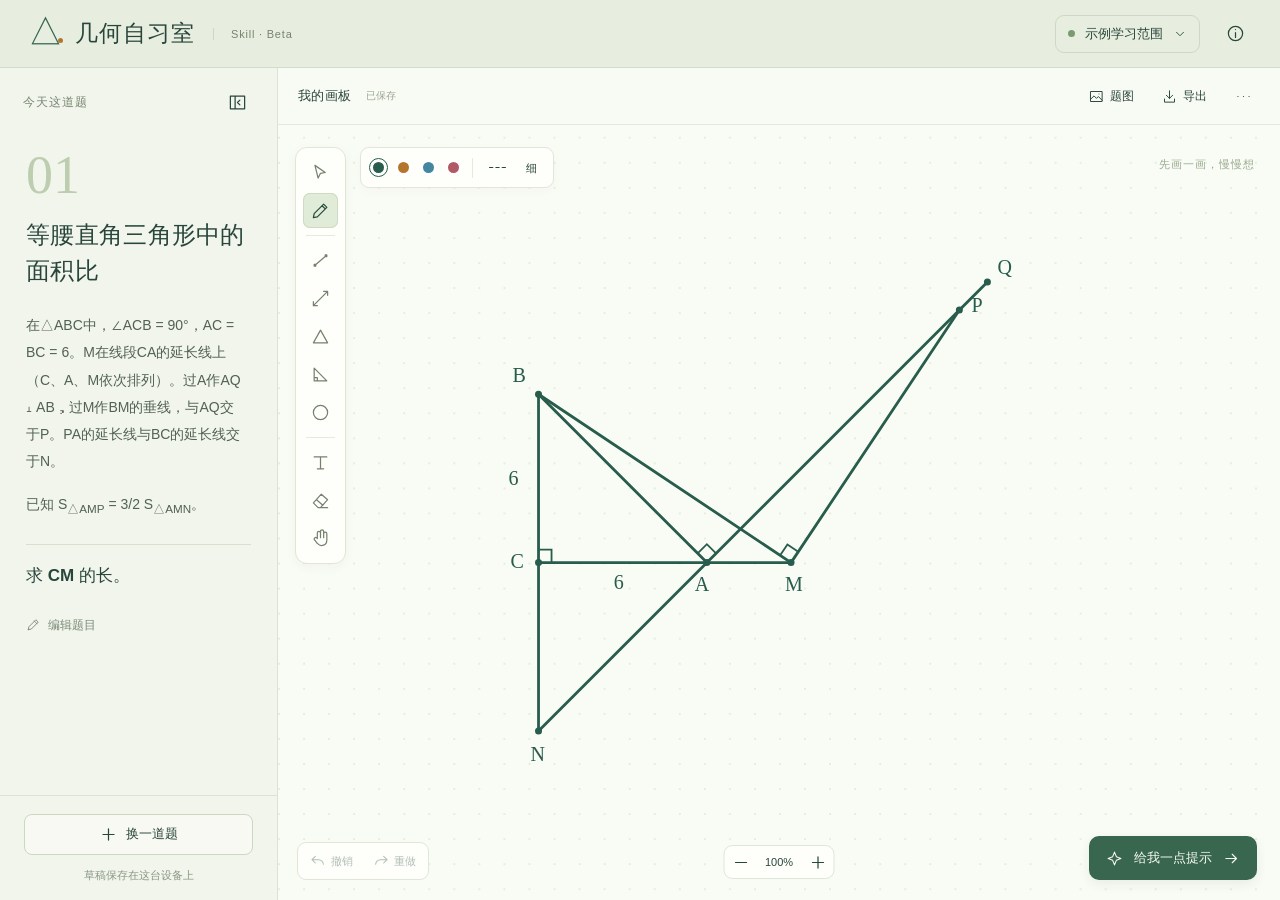
==== 几何自习室.html @ 97feccd4 "Release unified geometry tutor skill with simple activation" ====
<!doctype html>
<html lang="zh-CN">
<head>
  <meta charset="utf-8">
  <meta name="viewport" content="width=device-width, initial-scale=1">
  <meta name="color-scheme" content="light">
  <title>几何自习室</title>
  <style>
:root{--ink:#29463c;--muted:#748174;--green:#32634f;--deep:#254d3b;--soft:#e7eddf;--line:#dce3d5;--paper:#f9fbf5;--warm:#b4762c;--panel:#f1f5ec;--radius:12px;font-family:"PingFang SC","Microsoft YaHei",sans-serif;color:var(--ink);background:var(--soft);font-synthesis:none}
*{box-sizing:border-box}body{margin:0;overflow:hidden}button,input,textarea,select{font:inherit}button,a,input,textarea,select{-webkit-tap-highlight-color:transparent}button{cursor:pointer;color:inherit;border:0;background:none}button:disabled{cursor:default;opacity:.35}button:not(:disabled):hover{filter:brightness(.96)}button:focus-visible,a:focus-visible,select:focus-visible,input:focus-visible,textarea:focus-visible{outline:3px solid #90af89;outline-offset:3px}button svg,.icon{width:19px;height:19px;display:block;flex:none}button{display:inline-flex;align-items:center;justify-content:center;gap:8px}h1,h2,p{margin:0}a{color:inherit;text-decoration:none}[hidden]{display:none!important}select{cursor:pointer}select,input,textarea{color:var(--ink)}
.app-header{height:68px;display:flex;align-items:center;padding:0 28px;gap:18px;border-bottom:1px solid #d4ddcc;background:#e8eedf}.brand{display:flex;align-items:center;gap:11px;font-family:"Songti SC","STSong",serif;font-weight:700;font-size:23px;letter-spacing:1px}.brand-mark{font-family:Georgia,serif;position:relative;font-size:35px;line-height:1;color:var(--green);font-weight:400;transform:translateY(-2px)}.brand-mark i{position:absolute;width:5px;height:5px;border-radius:50%;background:var(--warm);right:1px;bottom:6px}.prototype-label{font-size:11px;color:#778371;letter-spacing:.8px;border-left:1px solid #cdd7c3;padding-left:17px}.header-spacer{flex:1}.settings-button{font-size:13px;gap:10px;padding:9px 12px;border:1px solid #cdd8c6;border-radius:9px}.settings-button svg{width:14px;height:14px}.profile-dot{width:7px;height:7px;border-radius:50%;background:#789b70}.icon-button{width:34px;height:34px;border-radius:7px;flex:none;padding:7px}.icon-button:not(:disabled):hover{background:#e2e9da}
.workspace{height:calc(100dvh - 68px);display:grid;grid-template-columns:278px minmax(0,1fr);overflow:hidden}.workspace.has-hints{grid-template-columns:278px minmax(0,1fr) 312px}.workspace.question-collapsed{grid-template-columns:minmax(0,1fr)}.workspace.question-collapsed.has-hints{grid-template-columns:minmax(0,1fr) 312px}.question-panel{background:#f1f5ec;border-right:1px solid var(--line);display:flex;flex-direction:column;min-height:0}.panel-top{height:68px;display:flex;align-items:center;justify-content:space-between;padding:0 23px;flex:none}.eyebrow{font-size:12px;color:#778570;letter-spacing:1px}.question-content{padding:12px 26px 24px;overflow:auto;flex:1}.lesson-number{font-family:Georgia,serif;font-size:54px;color:#bdcdb0;font-weight:400;margin-bottom:15px;line-height:1}.question-content h1{font-family:"Songti SC","STSong",serif;font-size:24px;line-height:1.5;font-weight:600;letter-spacing:.3px;margin-bottom:23px}.question-text{font-size:14px;line-height:1.95;color:#526151;text-wrap:pretty}.question-text p{margin-bottom:15px}.question-text strong,.question-text b{font-weight:600;color:#324b3e}.question-goal{margin-top:24px;padding:17px 0;border-top:1px solid #d7e0ce;font-size:17px;font-weight:600;line-height:1.6}.quiet-button{padding:10px 0;color:#7a8977;font-size:12px}.quiet-button svg{width:14px;height:14px}.question-bottom{padding:18px 24px 17px;border-top:1px solid var(--line)}.local-note{margin-top:13px;font-size:11px;color:#8b9784;text-align:center}.outline-button,.primary-button{min-height:41px;padding:10px 15px;font-size:13px;border-radius:8px;line-height:1.4}.outline-button{border:1px solid #ccd8c2;background:#f7f9f2}.primary-button{background:var(--green);color:white}.primary-button svg{width:16px;height:16px}.full-width{width:100%}
.board-panel{display:flex;min-width:0;min-height:0;flex-direction:column;position:relative}.board-header{height:57px;background:#f8faf4;display:flex;align-items:center;gap:10px;padding:0 20px;border-bottom:1px solid #e3e8dc;flex:none;position:relative;z-index:4}.board-header h2{font-size:13px;font-weight:500;letter-spacing:.4px}.save-status{font-size:10px;color:#9ba793;margin-left:4px}.compact-button{font-size:12px;padding:7px 9px;gap:6px;border-radius:6px}.compact-button svg{width:15px;height:15px}.board-surface{position:relative;flex:1;min-height:0;background:var(--paper);overflow:hidden;isolation:isolate}.board-surface>svg{width:100%;height:100%;display:block;touch-action:none;user-select:none;-webkit-user-select:none}.board-surface #lessonLayer{pointer-events:none}.drawing-toolbar{position:absolute;left:17px;top:22px;display:flex;flex-direction:column;gap:3px;padding:7px;background:#fefffb;border:1px solid #dfe6d6;border-radius:12px;box-shadow:0 3px 12px #3a51240a}.drawing-toolbar button{width:35px;height:35px;border-radius:7px;color:#75816d;position:relative}.drawing-toolbar button[aria-pressed=true]{color:var(--deep);background:#e1ecd8;box-shadow:inset 0 0 0 1px #cddbc3}.drawing-toolbar button:not([aria-pressed=true]):hover{background:#f0f4e9}.tool-divider{height:1px;background:#e5eade;margin:4px 3px;display:block}.pen-options{position:absolute;top:22px;left:82px;display:flex;align-items:center;padding:7px 9px;gap:8px;background:#fefffb;border:1px solid #e0e6d8;border-radius:9px;box-shadow:0 3px 12px #3a512407}.pen-options .tool-divider{height:20px;width:1px;margin:0 2px}.color-button{width:17px;height:17px;border-radius:50%;background:var(--swatch);padding:0;border:3px solid #fff}.color-button.selected{outline:1.5px solid var(--swatch)}.pen-options .icon-button{height:25px;width:28px;padding:4px}.pen-options .icon-button[aria-pressed=true]{background:#e1ecd8}.pen-options select{appearance:none;border:0;background:transparent;width:25px;font-size:11px;text-align:center;padding:2px}.history-controls{position:absolute;bottom:20px;left:19px;display:flex;gap:2px;background:#fefffb;border:1px solid #e0e6d8;border-radius:9px;padding:3px}.history-controls .icon-button{width:30px;height:30px}.zoom-controls{position:absolute;bottom:21px;left:50%;transform:translateX(-50%);display:flex;align-items:center;border:1px solid #dfe5d7;border-radius:9px;background:#fefffb;padding:2px}.zoom-controls .icon-button{width:28px;height:28px}.zoom-controls button:nth-child(2){min-width:49px;font-size:11px;font-variant-numeric:tabular-nums}.hint-launch{position:absolute;right:23px;bottom:20px;color:#f8fbef;background:#38664e;border-radius:10px;padding:13px 17px;font-size:13px;gap:11px;box-shadow:0 4px 12px #27452a13}.hint-launch svg{width:17px;height:17px}.board-mode{position:absolute;right:25px;top:32px;font-size:11px;letter-spacing:1px;color:#9aab90;pointer-events:none}.workspace.has-hints .board-mode{display:none}.workspace.has-hints .hint-launch{display:none}.popover-menu{position:absolute;z-index:30;right:15px;top:49px;background:#fffef8;box-shadow:0 8px 28px #20331e1a;border:1px solid #d8e1cd;border-radius:9px;padding:5px;width:155px}.popover-menu button{padding:11px;font-size:12px;justify-content:flex-start;width:100%;border-radius:5px}.popover-menu button:hover{background:#eef3e6}
.hint-panel{background:#f3f6ed;border-left:1px solid var(--line);display:flex;flex-direction:column;min-height:0}.hint-panel .panel-top{border-bottom:1px solid #e2e7d9;height:57px;padding:0 20px}.hint-scroll{padding:23px 24px;overflow:auto;flex:1}.method-row select{width:100%;border:1px solid #d3ddc9;border-radius:7px;background:#fafcf6;font-size:13px;padding:10px 30px 10px 12px}.knowledge-note{font-size:10px;color:#89927e;line-height:1.7;margin:10px 0 27px}.step-progress{display:flex;gap:5px;margin-bottom:24px}.step-progress span{height:3px;flex:1;border-radius:5px;background:#dce5d2}.step-progress span.done{background:#94ae82}.step-progress span.current{background:#52784e}.step-count{font-size:11px;letter-spacing:1.2px;color:#8b9c7e;margin-bottom:12px}.hint-scroll h2{font-family:"Songti SC","STSong",serif;font-size:23px;line-height:1.5;margin-bottom:19px}.step-prompt{font-size:15px;line-height:1.9;color:#465c49;text-wrap:pretty}.small-hint{margin-top:20px;padding:14px 0 0;border-top:1px solid #dce4d2;font-size:13px;line-height:1.9;color:#788767}.explanation{margin-top:18px;font-size:13px;line-height:1.9;color:#42533d;background:#e7eedc;padding:16px;border-radius:8px}.explanation p{margin-bottom:10px}.explanation p:last-child{margin:0}.explanation strong{color:#294c33}.explanation .formula{display:block;margin:8px 0;font-family:Georgia,"Songti SC",serif;font-size:17px}.hint-scroll>#revealStep{margin-top:24px}.hint-bottom{border-top:1px solid #dce4d2;padding:17px 22px;display:flex;gap:12px}.hint-bottom>.primary-button{flex:1;justify-content:space-between}.hint-bottom .icon-button{height:41px;width:41px;border:1px solid #d1ddc5}.hint-empty{font-size:14px;line-height:1.9;margin-top:20px}.hint-empty button{margin-top:15px}.math{font-family:Georgia,"Songti SC",serif}#lessonLayer text{font-family:Georgia,"Songti SC",serif}#lessonLayer [data-aux]{animation:aux-in .38s ease-out both}@keyframes aux-in{from{opacity:0}to{opacity:1}}
.modal{border:1px solid #cbd7bf;background:#f8faf3;color:var(--ink);width:min(520px,calc(100% - 32px));border-radius:17px;padding:28px;box-shadow:0 25px 100px #17351f30;max-height:calc(100dvh - 50px);overflow:auto}.modal::backdrop{background:#263c2c55;backdrop-filter:blur(3px)}.small-modal{width:min(420px,calc(100% - 32px))}.question-modal{width:min(580px,calc(100% - 32px))}.modal-heading{display:flex;align-items:center;justify-content:space-between;margin-bottom:23px;gap:18px}.modal-heading h2{font-family:"Songti SC","STSong",serif;font-weight:600;font-size:24px}.modal-heading .icon-button{margin-right:-7px}.form-row{display:flex;gap:15px}.form-row label{flex:1;font-size:12px}.form-row select{display:block;width:100%;margin-top:8px}.modal select,.modal input:not([type=checkbox]):not([type=range]),.modal textarea{border:1px solid #ccd8c2;border-radius:7px;background:#fefff9;padding:11px 12px;font-size:14px}.field-label{display:block;font-size:12px;margin-top:20px}.field-label input,.field-label textarea{display:block;width:100%;margin-top:8px;line-height:1.7}.modal textarea{resize:vertical;min-height:120px}.modal fieldset{padding:0;border:0;margin:22px 0 0}.modal legend{font-size:12px;margin-bottom:14px}.knowledge-choices{display:grid;grid-template-columns:1fr 1fr;gap:12px}.knowledge-choices label{font-size:13px;display:flex;align-items:center;gap:8px}.knowledge-choices input{accent-color:var(--green);width:16px;height:16px;margin:0}.form-note{font-size:12px;color:#859178;line-height:1.85;margin-top:16px}.modal-actions{margin-top:25px;display:flex;justify-content:flex-end;gap:10px}.example-picker{display:grid;grid-template-columns:1fr 1fr;gap:12px}.example-picker button{text-align:left;justify-content:flex-start;align-items:flex-start;padding:15px;border:1px solid #d5dfcb;border-radius:9px;flex-direction:column;gap:7px}.example-picker button span{font-size:10px;color:#8e9c83}.example-picker button strong{font-size:13px;font-weight:500;line-height:1.6}.example-picker button.active{border-color:#7d9b6c;background:#eaf1e0}.about-text{font-size:15px;line-height:1.9}.photo-move{display:flex;align-items:center;margin-top:15px;gap:6px}.photo-move .quiet-button{margin-left:auto}.toast{position:fixed;left:50%;bottom:28px;transform:translateX(-50%);z-index:90;background:#294b3d;color:#f5f9ed;box-shadow:0 5px 22px #19381d28;border-radius:9px;padding:12px 20px;max-width:90vw;font-size:13px;line-height:1.7;text-align:center;pointer-events:none}
@media(min-width:1650px){.workspace{grid-template-columns:310px minmax(0,1fr)}.workspace.has-hints{grid-template-columns:310px minmax(0,1fr) 340px}.question-content{padding:18px 30px}.question-text{font-size:15px}.hint-scroll{padding:28px}}
@media(max-width:1150px){.workspace{grid-template-columns:240px minmax(0,1fr)}.workspace.has-hints{grid-template-columns:210px minmax(0,1fr) 280px}.question-content{padding:10px 20px}.question-content h1{font-size:21px}.panel-top{padding:0 18px}.hint-scroll{padding:20px}.question-text{font-size:13px}.board-mode{display:none}.workspace.has-hints .pen-options{top:18px;left:74px;gap:4px;padding:6px}.workspace.has-hints .drawing-toolbar{left:12px;top:18px}.workspace.has-hints .hint-launch{right:14px}.board-header{padding:0 12px}.save-status{display:none}}
@media(max-width:850px){.app-header{padding:0 17px;gap:12px;height:60px}.brand{font-size:20px}.prototype-label{display:none}.workspace{height:calc(100dvh - 60px);grid-template-columns:220px minmax(0,1fr)}.workspace.has-hints{grid-template-columns:minmax(0,1fr) 280px}.workspace.has-hints .question-panel{display:none}.workspace.has-hints #expandQuestion{display:inline-flex!important}.workspace.question-collapsed.has-hints{grid-template-columns:minmax(0,1fr) 280px}.pen-options{left:74px;gap:4px}.drawing-toolbar{left:12px}.hint-launch{padding:12px;gap:7px;right:14px}.zoom-controls{left:auto;right:14px;bottom:74px;transform:none}.workspace.has-hints .zoom-controls{bottom:22px}.board-header{gap:3px}.board-header .compact-button{padding:7px}.profile-dot{display:none}}
@media(max-width:600px){body{overflow:auto}.app-header{gap:7px;padding:0 12px}.brand{font-size:18px;letter-spacing:0;gap:7px}.brand-mark{font-size:30px}.settings-button{padding:8px;font-size:11px;gap:6px}.app-header>#aboutButton{width:28px}.workspace{height:calc(100dvh - 60px);min-height:590px;display:flex;flex-direction:column;overflow:auto}.question-panel{max-height:185px;border-right:0;border-bottom:1px solid var(--line);flex:none}.question-panel .panel-top{height:36px;padding:0 16px}.question-content{padding:5px 17px 12px;display:grid;grid-template-columns:1fr auto;gap:7px}.lesson-number{display:none}.question-content h1{font-size:17px;margin:0;grid-column:1/-1}.question-text{grid-column:1/-1;font-size:12px;line-height:1.8}.question-text p{margin:0}.question-goal{font-size:13px;margin:0;padding:0;border:0}.question-content .quiet-button{padding:0}.question-bottom{display:none}.board-panel{min-height:400px;flex:1}.board-header{height:45px}.drawing-toolbar{top:64px;left:8px;padding:4px;gap:0}.drawing-toolbar button{width:29px;height:29px}.drawing-toolbar button svg{width:16px;height:16px}.drawing-toolbar .tool-divider{margin:3px}.pen-options{left:12px;top:12px}.board-mode{display:none}.hint-launch{font-size:12px;bottom:16px;right:12px}.history-controls{left:9px;bottom:16px}.zoom-controls{bottom:67px;right:12px}.workspace.has-hints .question-panel{display:none}.workspace.has-hints .board-panel{min-height:340px;flex:1}.hint-panel{max-height:44dvh;min-height:240px;border-left:0;border-top:1px solid var(--line);flex:none}.hint-panel .panel-top{height:39px}.hint-scroll{padding:12px 19px}.method-row{float:right;max-width:48%;margin-left:10px}.method-row select{padding:7px;font-size:11px}.knowledge-note{margin:0 0 12px;max-width:47%;font-size:9px}.step-progress{clear:both;margin-bottom:9px;max-width:130px}.step-count{font-size:10px;margin-bottom:6px}.hint-scroll h2{font-size:19px;margin-bottom:8px}.step-prompt{font-size:13px;line-height:1.8}.hint-bottom{padding:9px 17px;gap:10px}.hint-bottom .primary-button{min-height:35px}.hint-bottom .icon-button{height:35px}.hint-scroll>#revealStep{margin-top:12px}.explanation,.small-hint{font-size:12px;padding:12px;margin-top:12px}.modal{padding:22px}.example-picker{gap:8px}.example-picker button{padding:10px}.toast{bottom:16px}.workspace.has-hints .zoom-controls{bottom:16px}.workspace.has-hints .pen-options{top:12px;left:12px}.workspace.has-hints .drawing-toolbar{top:57px;left:8px}.workspace.question-collapsed .question-panel{display:none}}
@media(max-width:600px){.drawing-toolbar,.workspace.has-hints .drawing-toolbar{top:12px;left:10px;right:10px;flex-direction:row;gap:1px;overflow-x:auto;padding:4px;border-radius:8px}.pen-options,.workspace.has-hints .pen-options{top:55px;left:12px}.drawing-toolbar button{flex:none;width:28px;height:28px}.drawing-toolbar .tool-divider{height:20px;width:1px;flex:none;margin:4px 3px}.board-surface>svg{min-height:295px}}
@media(prefers-reduced-motion:reduce){*,*::before,*::after{animation:none!important;transition:none!important;scroll-behavior:auto!important}}
.generation-box{margin:16px 0;padding:12px;border:1px solid #d5dfc9;border-radius:8px;background:#eaf0e1;font-size:12px;line-height:1.8;overflow-wrap:anywhere;white-space:pre-line}.generation-box .quiet-button{padding-bottom:0}.history-controls .icon-button{width:auto;min-width:58px;padding:7px 9px;font-size:11px;gap:5px}.history-controls .icon-button svg{width:16px;height:16px}.explanation{white-space:normal}.example-picker:empty{display:none}
@media(max-width:600px){.history-controls .icon-button{min-width:46px;padding:5px;font-size:10px}.history-controls .icon-button svg{width:13px;height:13px}.generation-box{margin:6px 0;grid-column:1/-1}.question-content>#generateCurrent{grid-column:1/-1}}

.parsed-conditions{font-size:12px;line-height:1.9;margin:14px 0;grid-column:1/-1}.parsed-conditions summary{cursor:pointer;color:var(--muted)}.parsed-conditions ul{padding-left:18px}.step-reason{padding-top:10px;border-top:1px solid var(--line);font-size:.92em}

</style>
</head>
<body>

<header class="app-header">
  <a class="brand" href="#" aria-label="几何自习室首页"><span class="brand-mark" aria-hidden="true">△<i></i></span><span>几何自习室</span></a>
  <span class="prototype-label">Skill · Beta</span>
  <div class="header-spacer"></div>
  <button id="settingsButton" class="settings-button" aria-haspopup="dialog"><span class="profile-dot"></span><span id="profileSummary">设置学习范围</span><span data-icon="chevronDown"></span></button>
  <button id="aboutButton" class="icon-button" aria-label="使用说明" title="使用说明" data-icon="info"></button>
</header>

<main id="workspace" class="workspace">
  <aside class="question-panel" id="questionPanel" aria-label="题目">
    <div class="panel-top"><span class="eyebrow">今天这道题</span><button id="collapseQuestion" class="icon-button" aria-label="收起题目" title="收起题目" data-icon="panelLeft"></button></div>
    <div class="question-content">
      <div class="lesson-number" id="lessonNumber">01</div>
      <h1 id="questionTitle"></h1>
      <div id="questionText" class="question-text"></div>
      <div class="question-goal" id="questionGoal"></div>
      <details id="parsedConditions" class="parsed-conditions" hidden><summary>核对已知条件</summary><ul id="parsedConditionList"></ul></details>
      <div id="generationBox" class="generation-box" hidden><p id="generationStatus" role="status"></p><button id="cancelGeneration" class="quiet-button" hidden>取消生成</button></div>
      <button id="generateCurrent" class="outline-button full-width" hidden>生成题图与提示</button>
      <button id="editQuestion" class="quiet-button"><span data-icon="edit"></span>编辑题目</button>
    </div>
    <div class="question-bottom">
      <button id="newQuestion" class="outline-button full-width"><span data-icon="plus"></span>换一道题</button>
      <p class="local-note">草稿保存在这台设备上</p>
    </div>
  </aside>

  <section class="board-panel" aria-label="几何画板">
    <div class="board-header">
      <button id="expandQuestion" class="icon-button" aria-label="展开题目" title="展开题目" data-icon="panelLeft" hidden></button>
      <h2>我的画板</h2><span id="saveStatus" class="save-status" role="status">已保存</span>
      <div class="header-spacer"></div>
      <button id="photoButton" class="compact-button"><span data-icon="image"></span><span>题图</span></button>
      <button id="exportButton" class="compact-button"><span data-icon="download"></span><span>导出</span></button>
      <button id="moreButton" class="icon-button" aria-label="更多画板操作" title="更多画板操作" aria-expanded="false" data-icon="more"></button>
      <div id="moreMenu" class="popover-menu" hidden>
        <button id="saveSession">保存学习记录</button><button id="loadSession">打开学习记录</button>
        <button id="exportRequest">交给其他 Agent</button><button id="importLesson">导入 Agent 解题</button>
        <button id="clearDrawing">清空我的笔迹</button>
      </div>
    </div>
    <div class="board-surface" id="boardSurface">
      <svg id="drawingBoard" xmlns="http://www.w3.org/2000/svg" viewBox="0 0 1000 700" role="img" aria-label="几何题图与自由绘画区">
        <defs><pattern id="dotGrid" width="25" height="25" patternUnits="userSpaceOnUse"><circle cx="1" cy="1" r="0.7" fill="#c7d4c0"/></pattern></defs>
        <rect id="boardBackground" x="-10000" y="-10000" width="20000" height="20000" fill="#f9fbf5"/>
        <rect x="-10000" y="-10000" width="20000" height="20000" fill="url(#dotGrid)"/>
        <g id="photoLayer"></g><g id="lessonLayer"></g><g id="userLayer"></g>
      </svg>
      <div class="drawing-toolbar" role="toolbar" aria-label="绘图工具">
        <button data-tool="select" data-icon="cursor" aria-label="选择与移动" title="选择与移动 (V)"></button>
        <button data-tool="pen" data-icon="pen" aria-label="自由书写" title="自由书写 (P)"></button>
        <span class="tool-divider"></span>
        <button data-tool="line" data-icon="line" aria-label="线段" title="线段 (L)"></button>
        <button data-tool="straight" data-icon="straight" aria-label="直线" title="直线"></button>
        <button data-tool="triangle" data-icon="triangle" aria-label="三角形" title="三角形"></button>
        <button data-tool="rightTriangle" data-icon="rightTriangle" aria-label="直角三角形" title="直角三角形"></button>
        <button data-tool="circle" data-icon="circle" aria-label="圆" title="圆 (C)"></button>
        <span class="tool-divider"></span>
        <button data-tool="text" data-icon="text" aria-label="文字标注" title="文字标注 (T)"></button>
        <button data-tool="eraser" data-icon="eraser" aria-label="橡皮擦" title="橡皮擦 (E)"></button>
        <button data-tool="pan" data-icon="hand" aria-label="平移画板" title="平移画板 (H)"></button>
      </div>
      <div class="pen-options" role="group" aria-label="画笔样式">
        <button class="color-button selected" data-color="#285c4d" style="--swatch:#285c4d" aria-label="墨绿色" title="墨绿色"></button>
        <button class="color-button" data-color="#b4762c" style="--swatch:#b4762c" aria-label="橙棕色" title="橙棕色"></button>
        <button class="color-button" data-color="#4286a0" style="--swatch:#4286a0" aria-label="蓝色" title="蓝色"></button>
        <button class="color-button" data-color="#af5a65" style="--swatch:#af5a65" aria-label="暗红色" title="暗红色"></button>
        <span class="tool-divider"></span><button id="dashedButton" class="icon-button" aria-label="虚线" aria-pressed="false" title="虚线" data-icon="dashed"></button>
        <select id="strokeWidth" aria-label="线条粗细"><option value="2.5">细</option><option value="4">中</option><option value="7">粗</option></select>
      </div>
      <div class="history-controls"><button id="undoButton" class="icon-button" aria-label="撤销" title="撤销 (⌘/Ctrl Z)" disabled><span data-icon="undo"></span><span>撤销</span></button><button id="redoButton" class="icon-button" aria-label="重做" title="重做 (⌘/Ctrl Shift Z)" disabled><span data-icon="redo"></span><span>重做</span></button></div>
      <div class="zoom-controls"><button id="zoomOut" class="icon-button" aria-label="缩小画板" data-icon="minus"></button><button id="zoomReset" title="适应画面" aria-label="适应画面">100%</button><button id="zoomIn" class="icon-button" aria-label="放大画板" data-icon="plus"></button></div>
      <button id="openHints" class="hint-launch"><span data-icon="spark"></span>给我一点提示<span data-icon="arrowRight"></span></button>
      <span id="boardMode" class="board-mode">先画一画，慢慢想</span>
    </div>
  </section>

  <aside id="hintPanel" class="hint-panel" aria-label="逐步提示" hidden>
    <div class="panel-top"><span class="eyebrow">一起想一想</span><button id="closeHints" class="icon-button" aria-label="回到自主思考" title="回到自主思考" data-icon="close"></button></div>
    <div class="hint-scroll">
      <div class="method-row"><select id="methodSelect" aria-label="选择解题方法"></select></div>
      <div id="knowledgeNote" class="knowledge-note"></div>
      <div id="hintProgress" class="step-progress" aria-label="提示进度"></div>
      <div id="stepCount" class="step-count"></div>
      <h2 id="stepTitle"></h2>
      <p id="stepPrompt" class="step-prompt"></p>
      <div id="smallHint" class="small-hint" hidden></div>
      <div id="explanation" class="explanation" hidden></div>
      <button id="revealStep" class="outline-button full-width">再给一点提示</button>
      <div id="hintEmpty" class="hint-empty" hidden></div>
    </div>
    <div class="hint-bottom"><button id="previousStep" class="icon-button" aria-label="上一步" title="上一步" data-icon="arrowLeft"></button><button id="nextStep" class="primary-button">下一步<span data-icon="arrowRight"></span></button></div>
  </aside>
</main>

<dialog id="settingsDialog" class="modal">
  <form id="settingsForm">
    <div class="modal-heading"><h2>我的学习范围</h2><button type="button" data-close="settingsDialog" class="icon-button" aria-label="关闭学习设置" data-icon="close"></button></div>
    <div class="form-row"><label>年级<select id="grade"><option value="7">七年级</option><option value="8">八年级</option><option value="9">九年级</option></select></label><label>教材版本<select id="edition"><option value="unknown">不确定 / 其他</option><option value="pep">人教版</option><option value="bnu">北师大版</option><option value="su">苏科版</option></select></label></div>
    <label class="field-label">学到哪里了<input id="chapter" placeholder="例如：全等三角形（可留空）" maxlength="100"></label>
    <fieldset><legend>这些知识，我学过了</legend><div id="knowledgeChoices" class="knowledge-choices"></div></fieldset>
    <p class="form-note">解法只使用你勾选的知识。年级与教材用于记录，暂不自动推定你学过什么。</p>
    <div class="modal-actions"><button type="submit" class="primary-button">保存学习范围</button></div>
  </form>
</dialog>

<dialog id="questionDialog" class="modal question-modal">
  <div class="modal-heading"><h2>换一道题</h2><button data-close="questionDialog" class="icon-button" aria-label="关闭题目输入" data-icon="close"></button></div>
  <div class="example-picker" id="examplePicker"></div>
  <label class="field-label">题目<textarea id="questionInput" rows="5" placeholder="输入一道几何题……" maxlength="6000"></textarea></label>
  <p class="form-note"><span id="connectionNote">新题可以交给当前 Agent 生成题图与分步提示。</span></p>
  <div class="modal-actions"><button id="uploadFromQuestion" class="outline-button"><span data-icon="image"></span>上传题图</button><button id="applyQuestion" class="primary-button">生成题图与提示<span data-icon="arrowRight"></span></button></div>
</dialog>

<dialog id="textDialog" class="modal small-modal"><form id="textForm"><div class="modal-heading"><h2>写一条标注</h2><button type="button" data-close="textDialog" class="icon-button" aria-label="关闭文字标注" data-icon="close"></button></div><label class="field-label">文字<input id="annotationInput" maxlength="120" autocomplete="off" required></label><div class="modal-actions"><button type="submit" class="primary-button">放到这里</button></div></form></dialog>

<dialog id="photoDialog" class="modal small-modal"><div class="modal-heading"><h2>题图</h2><button data-close="photoDialog" class="icon-button" aria-label="关闭题图设置" data-icon="close"></button></div><button id="uploadPhoto" class="outline-button full-width"><span data-icon="image"></span>选择照片</button><p class="form-note">支持 PNG、JPEG、WebP。照片放在画板上；自动通道目前只读取题目文字。导出题目时会包含照片。</p><div id="photoControls" hidden><label class="field-label">图片大小<input id="photoScale" type="range" min="30" max="150" value="100"></label><div class="photo-move" role="group" aria-label="移动题图"><button data-move="left" class="icon-button" aria-label="题图向左" data-icon="arrowLeft"></button><button data-move="up" class="icon-button" aria-label="题图向上" data-icon="arrowUp"></button><button data-move="down" class="icon-button" aria-label="题图向下" data-icon="arrowDown"></button><button data-move="right" class="icon-button" aria-label="题图向右" data-icon="arrowRight"></button><button id="removePhoto" class="quiet-button">移除题图</button></div></div></dialog>

<dialog id="confirmDialog" class="modal small-modal"><div class="modal-heading"><h2 id="confirmTitle">清空笔迹？</h2></div><p id="confirmMessage" class="form-note"></p><div class="modal-actions"><button data-close="confirmDialog" class="outline-button">取消</button><button id="confirmAction" class="primary-button">确定</button></div></dialog>

<dialog id="aboutDialog" class="modal small-modal"><div class="modal-heading"><h2>几何自习室</h2><button data-close="aboutDialog" class="icon-button" aria-label="关闭使用说明" data-icon="close"></button></div><p class="about-text">先确认学习范围，再输入完整题目。提示默认收起，需要时逐步展开。</p><p class="form-note">通过本地服务可调用已配置的 Agent CLI。离线页面可导出题目、导入 Agent 解题。方法按已学知识约束；生成内容仍需核对。</p><p class="form-note">快捷键：P 画笔 · L 线段 · C 圆 · E 橡皮 · V 选择 · H 平移。选中笔迹后按 Delete 删除。</p></dialog>
<input id="photoInput" type="file" accept="image/png,image/jpeg,image/webp" hidden>
<input id="lessonInput" type="file" accept="application/json,.json" hidden>
<input id="sessionInput" type="file" accept="application/json,.json" hidden>
<div id="toast" class="toast" role="status" hidden></div>
<script>window.GEOMETRY_BOOTSTRAP={"lesson": null, "profile": null};window.GEOMETRY_BRIDGE=null;</script>
<script>
(function () {
  'use strict';

  const ink = '#285c4d';
  const amber = '#b4762c';
  const blue = '#4286a0';
  const escape = value => String(value).replace(/[&<>"']/g, character => ({ '&': '&amp;', '<': '&lt;', '>': '&gt;', '"': '&quot;', "'": '&#39;' }[character]));
  const points = list => list.map(point => point.join(',')).join(' ');
  const line = (a, b, color = ink, extra = '') => `<line x1="${a[0]}" y1="${a[1]}" x2="${b[0]}" y2="${b[1]}" stroke="${color}" ${extra.includes('stroke-width=') ? '' : 'stroke-width="2.8"'} stroke-linecap="round" ${extra}/>`;
  const label = (x, y, text, color = ink, extra = '') => `<text x="${x}" y="${y}" fill="${color}" ${extra.includes('font-size=') ? '' : 'font-size="20"'} font-family="system-ui, sans-serif" ${extra}>${escape(text)}</text>`;
  const point = (p, name, dx = 10, dy = -12, color = ink) => `<circle cx="${p[0]}" cy="${p[1]}" r="3.5" fill="${color}"/>${label(p[0] + dx, p[1] + dy, name, color)}`;
  const fill = (list, color) => `<polygon points="${points(list)}" fill="${color}" fill-opacity="0.12" stroke="none"/>`;
  const aux = (name, markup) => `<g data-aux="${name}">${markup}</g>`;
  const dash = 'stroke-dasharray="8 7"';
  const right = (vertex, first, second, color = ink, size = 13) => {
    const unit = target => {
      const dx = target[0] - vertex[0], dy = target[1] - vertex[1];
      const length = Math.hypot(dx, dy);
      return [dx / length * size, dy / length * size];
    };
    const a = unit(first), b = unit(second);
    return `<polyline points="${points([[vertex[0] + a[0], vertex[1] + a[1]], [vertex[0] + a[0] + b[0], vertex[1] + a[1] + b[1]], [vertex[0] + b[0], vertex[1] + b[1]]])}" fill="none" stroke="${color}" stroke-width="1.8"/>`;
  };
  const tick = (a, b, count = 1, color = ink) => {
    const dx = b[0] - a[0], dy = b[1] - a[1], length = Math.hypot(dx, dy);
    const u = [dx / length, dy / length], normal = [-u[1], u[0]];
    let markup = '';
    for (let index = 0; index < count; index++) {
      const offset = (index - (count - 1) / 2) * 7;
      const middle = [(a[0] + b[0]) / 2 + u[0] * offset, (a[1] + b[1]) / 2 + u[1] * offset];
      markup += line([middle[0] - normal[0] * 6, middle[1] - normal[1] * 6], [middle[0] + normal[0] * 6, middle[1] + normal[1] * 6], color);
    }
    return markup;
  };

  // Exact Euclidean coordinates, transformed only by a uniform scale and translation.
  // Diagram coordinates are presentation data, never evidence for a proof.
  const geometry = {
    C: [260, 400], A: [428, 400], B: [260, 232], M: [512, 400],
    P: [680, 148], N: [260, 568], Q: [708, 120], E: [512, 316], D: [680, 400]
  };

  function baseAreaDiagram() {
    const { A, B, C, M, P, N, Q } = geometry;
    return [
      line(C, M), line(B, N), line(A, B), line(B, M), line(M, P), line(N, Q),
      right(C, A, B), right(A, B, P), right(M, B, P),
      point(A, 'A', -12, 28), point(B, 'B', -26, -12), point(C, 'C', -28, 5),
      point(M, 'M', -6, 28), point(P, 'P', 12, 2), point(N, 'N', -8, 30), point(Q, 'Q', 10, -8),
      label(335, 426, '6'), label(230, 323, '6')
    ].join('');
  }

  function renderArea(methodId, stepIndex, revealed) {
    const { A, B, C, M, P, N, E, D } = geometry;
    const done = index => stepIndex > index || (stepIndex === index && revealed === true);
    let behind = '', above = '';
    if (stepIndex >= 0) {
      if (stepIndex === 0) behind += fill([A, C, N], blue);
      if (done(0)) above += aux('cn-length', line(C, N, blue) + label(158, 495, 'CN = 6', blue));
    }
    if (methodId === 'pythagoras') {
      if (stepIndex === 1) behind += fill([A, M, P], amber) + fill([A, M, N], blue);
      if (done(1)) {
        above += aux('PD', line(M, D, amber, dash) + line(P, D, blue, dash) + right(D, A, P, blue) + point(D, 'D', 10, 28, blue));
        above += aux('height-values', label(702, 278, 'PD = 9', blue) + label(542, 454, 'AD = 9', amber));
      }
      if (stepIndex === 2) behind += fill([B, C, M], amber) + (done(1) ? fill([P, D, M], blue) : '');
      if (done(2)) above += aux('unknown-length', label(460, 374, 'x', amber) + label(320, 454, 'CM = x + 6', amber));
      if (stepIndex === 3) behind += fill([A, B, P], blue);
      if (done(3)) above += aux('BP', line(B, P, blue, dash));
      if (stepIndex === 4) behind += fill([B, M, P], amber);
      if (stepIndex === 5) behind += fill([A, M, P], amber) + fill([A, M, N], blue);
      if (done(5)) above += '<g data-answer="CM">' + label(370, 630, 'CM = 9', ink, 'font-size="26" font-weight="700"') + '</g>';
    } else {
      if (stepIndex === 1) above += line(A, M, amber) + line(A, P, amber);
      if (done(1)) {
        above += aux('ME', line(M, E, amber, dash) + right(M, A, E, amber) + point(E, 'E', -27, -10, amber));
        above += aux('equal-AM-ME', tick(A, M, 1, amber) + tick(M, E, 1, amber));
      }
      if (stepIndex === 2 || stepIndex === 3) behind += fill([A, M, B], blue) + fill([E, M, P], amber);
      if (done(2)) above += aux('equal-135', label(385, 365, '135°', blue) + label(533, 338, '135°', amber));
      if (stepIndex === 4) behind += fill([A, M, B], blue) + fill([A, M, N], amber);
      if (stepIndex === 5) behind += fill([A, M, E], blue) + fill([E, M, P], amber);
      if (stepIndex === 6) behind += fill([A, M, E], amber) + fill([A, M, N], blue);
      if (done(5)) above += aux('area-relation', label(310, 630, 'S△AME = ½ S△AMN', blue));
      if (done(6)) {
        above += aux('ME-value', label(534, 374, 'ME = 3', amber));
        above += '<g data-answer="CM">' + label(390, 674, 'CM = 9', ink, 'font-size="26" font-weight="700"') + '</g>';
      }
    }
    return `<g>${behind}${baseAreaDiagram()}${above}</g>`;
  }

  const areaLesson = {
    id: 'area-ratio',
    title: '等腰直角三角形中的面积比',
    shortTitle: '面积比与辅助线',
    statementHTML: '<p>在△ABC中，∠ACB = 90°，AC = BC = 6。M在线段CA的延长线上（C、A、M依次排列）。过A作AQ ⟂ AB，过M作BM的垂线，与AQ交于P。PA的延长线与BC的延长线交于N。</p><p>已知 S<sub>△AMP</sub> = 3/2 S<sub>△AMN</sub>。</p>',
    givens: ['∠ACB = 90°，AC = BC = 6', 'C、A、M依次共线', 'AQ ⟂ AB，P在AQ上，MP ⟂ BM', 'P、A、N共线；B、C、N共线', 'S△AMP = 3/2 S△AMN'],
    goalHTML: '求 <strong>CM</strong> 的长。',
    methods: [
      {
        id: 'congruence-area',
        title: '全等与面积：补一条短线',
        requires: ['angle', 'area', 'isosceles', 'congruence'],
        steps: [
          {
            title: '先找到一个能确定的长度',
            prompt: '看△ACN：你能先找到它的两个锐角吗？',
            hint: '先用△ABC的等腰直角条件，再看AB与AN互相垂直。',
            explanation: '<p>△ABC是等腰直角三角形，所以∠CAB = 45°。又因为AN ⟂ AB，∠CAN = 90° − 45° = 45°。</p><p>∠ACN = 90°，所以∠ANC也等于45°。于是△ACN也是等腰直角三角形，<strong>CN = AC = 6</strong>。</p>'
          },
          {
            title: '补一条短线，让小三角形出现',
            prompt: '从M向上作AM的垂线，碰到AP时，会得到什么三角形？',
            hint: '把交点叫E；△AME有一个直角，也有一个45°角。',
            explanation: '<p>过M作 <strong>ME ⟂ AM</strong>，交AP于E。∠MAE = 45°，∠AME = 90°，所以△AME是等腰直角三角形。</p><p>因此 <strong>AM = ME</strong>。先记住这对相等的边，不急着求数值。</p>'
          },
          {
            title: '找两块可以比较的三角形',
            prompt: '比较蓝色△AMB和棕色△EMP：A处、E处的角分别是多少？',
            hint: 'A处的角与45°角组成平角；E处也有同样的关系。',
            explanation: '<p>C、A、M在一条直线上，所以∠MAB = 180° − 45° = 135°。</p><p>A、E、P在一条直线上，且∠AEM = 45°，所以∠MEP = 135°。</p><p>两块三角形已有 <strong>∠MAB = ∠MEP</strong>，以及上一小步找到的 <strong>AM = ME</strong>。</p>'
          },
          {
            title: '再找到一对相等的角',
            prompt: 'M处的两个小角∠AMB、∠EMP，能用同一个角来表示吗？',
            hint: '它们都与∠BME凑成90°：一个来自AM ⟂ ME，一个来自BM ⟂ MP。',
            explanation: '<p>∠AMB + ∠BME = 90°，∠BME + ∠EMP = 90°。减去同一个角，得到 <strong>∠AMB = ∠EMP</strong>。</p><p>两角和它们夹着的边分别相等，由ASA得到 <strong>△AMB ≌ △EMP</strong>。因此它们的面积也相等。</p>'
          },
          {
            title: '把面积换成同一块来比较',
            prompt: '△AMB与△AMN都以AM为底，它们的高有什么关系？',
            hint: '顶点B、N到直线AM的距离，分别就是BC、CN。',
            explanation: '<p>它们的底都是AM，高分别是BC和CN，而 <strong>BC = CN = 6</strong>，所以 S<sub>△AMB</sub> = S<sub>△AMN</sub>。</p><p>结合刚才的全等结论，得到 <strong>S<sub>△EMP</sub> = S<sub>△AMN</sub></strong>。</p>'
          },
          {
            title: '从大三角形里减去一块',
            prompt: '△AMP被ME分成哪两块？减去△EMP后，还剩多少面积？',
            hint: '整块是△AMN面积的3/2；减掉的那块恰好是△AMN面积的1倍。',
            explanation: '<p>△AMP由△AME与△EMP拼成。已知整块的面积是3/2份，△EMP占1份。</p><p>所以剩下 <strong>S<sub>△AME</sub> = (3/2 − 1)S<sub>△AMN</sub> = 1/2 S<sub>△AMN</sub></strong>。</p>'
          },
          {
            title: '用面积比找到长度',
            prompt: '△AME与△AMN有同一条底AM。面积只剩一半，对应的高呢？',
            hint: '两个高是ME与CN。再想想AM与ME是什么关系，以及题目最终求哪一段。',
            explanation: '<p>同底三角形的面积比等于高之比。因此 ME = CN ÷ 2 = 6 ÷ 2 = <strong>3</strong>。</p><p>又因为AM = ME，所以AM = 3。题目求的是CM：</p><p><strong>CM = CA + AM = 6 + 3 = 9。</strong></p>'
          }
        ]
      },
      {
        id: 'pythagoras',
        title: '勾股定理：列式求未知长度',
        requires: ['angle', 'area', 'isosceles', 'pythagoras', 'factorization'],
        steps: [
          {
            title: '先确定共底三角形的一条高',
            prompt: '△ACN为什么也是等腰直角三角形？',
            hint: '先找45°，再用三角形内角和。',
            explanation: '<p>由△ABC等腰且∠ACB = 90°，得到∠CAB = 45°。AN ⟂ AB，所以∠CAN = 45°。</p><p>∠ACN = 90°，于是∠ANC = 45°，得到 <strong>CN = AC = 6</strong>。</p>'
          },
          {
            title: '把面积比变成高的比',
            prompt: '从P向直线AM作垂线PD。PD与CN的比，应该是多少？',
            hint: '△AMP、△AMN共底AM；面积比就是两条高的比。',
            explanation: '<p>作 <strong>PD ⟂ 直线AM</strong>，垂足为D。由共同的底AM，PD / CN = 3/2，所以 <strong>PD = 9</strong>。</p><p>∠PAD = 45°，∠ADP = 90°，故△APD是等腰直角三角形，<strong>AD = PD = 9</strong>。</p>'
          },
          {
            title: '给未知长度起个名字',
            prompt: '设AM = x。用勾股定理，BM²和MP²可以怎样表示？',
            hint: '分别看直角三角形BCM与PDM。CM = x + 6；MD² = (9 − x)²。',
            explanation: '<p>设 <strong>AM = x，且x &gt; 0</strong>。则CM = x + 6。M、D都在A的同侧，所以MD的长度是9与x的差的绝对值，MD² = (9 − x)²。</p><p>由勾股定理：<br><strong>BM² = (x + 6)² + 6²</strong>；<br><strong>MP² = (9 − x)² + 9²</strong>。</p>'
          },
          {
            title: '再算出BP的平方',
            prompt: '连结BP。在直角三角形BAP中，能求出BP²吗？',
            hint: '先在△ABC、△APD里求AB²、AP²，无需求出根号形式的边长。',
            explanation: '<p>连结BP。AB² = 6² + 6² = 72，AP² = 9² + 9² = 162。</p><p>由于AB ⟂ AP，在△BAP中，<strong>BP² = AB² + AP² = 234</strong>。</p>'
          },
          {
            title: '用M处的直角列出等式',
            prompt: 'BM ⟂ MP。在△BMP中，把刚才三个平方放进哪个等式？',
            hint: 'BM² + MP² = BP²；展开后可以提出公因式。',
            explanation: '<p>由勾股定理：<br>(x + 6)² + 36 + (9 − x)² + 81 = 234。</p><p>整理得 <strong>2x² − 6x = 0</strong>，即 <strong>2x(x − 3) = 0</strong>。</p><p>x = 0或x = 3。因为M在CA的延长线上且不同于A，AM = x &gt; 0，故 <strong>x = 3</strong>。</p>'
          },
          {
            title: '回到题目要找的那一段',
            prompt: '刚才求到的是AM，题目要找的是CM。还需要怎样做？',
            hint: '沿着C—A—M，写出线段相加的关系。',
            explanation: '<p>AM = 3，CA = 6，所以 <strong>CM = CA + AM = 9</strong>。</p><p>这条方法使用勾股定理和因式分解；如果这些知识还没学过，就选另一条全等与面积的方法。</p>'
          }
        ]
      }
    ],
    render: renderArea
  };

  const median = { A: [500, 150], B: [300, 500], C: [700, 500], D: [500, 500] };
  function renderMedian(methodId, stepIndex, revealed) {
    const { A, B, C, D } = median;
    const done = index => stepIndex > index || (stepIndex === index && revealed === true);
    let behind = '', above = '';
    if (stepIndex >= 0) behind += fill([A, B, D], blue) + fill([A, C, D], amber);
    if (stepIndex === 0) above += line(A, B, blue) + line(A, C, amber) + line(B, D, blue) + line(D, C, amber);
    if (stepIndex === 1) above += line(A, D, blue, 'stroke-width="4"');
    if (done(2)) above += aux('equal-base-angles', label(412, 470, '∠1', blue) + label(538, 470, '∠2', amber));
    if (done(3)) above += '<g data-answer="perpendicular">' + right(D, A, C, blue, 18) + label(420, 596, 'AD ⟂ BC', ink, 'font-size="26" font-weight="700"') + '</g>';
    return `<g>${behind}${line(A, B)}${line(A, C)}${line(B, C)}${line(A, D)}${tick(A, B)}${tick(A, C)}${tick(B, D, 2)}${tick(D, C, 2)}${point(A, 'A', -8, -20)}${point(B, 'B', -27, 20)}${point(C, 'C', 12, 20)}${point(D, 'D', -7, 30)}${above}</g>`;
  }

  const medianLesson = {
    id: 'isosceles-median',
    title: '等腰三角形的中线为什么垂直于底边',
    shortTitle: '等腰三角形的中线',
    statementHTML: '<p>在△ABC中，AB = AC，D是BC的中点，连结AD。</p>',
    givens: ['AB = AC', 'D是BC的中点，即B、D、C共线且BD = DC'],
    goalHTML: '证明 <strong>AD ⟂ BC</strong>。',
    methods: [
      {
        id: 'sss',
        title: '三边全等，再看平角',
        requires: ['angle', 'congruence'],
        steps: [
          {
            title: '先把题目给的相等关系找齐',
            prompt: '比较△ABD与△ACD，题目已经告诉了你哪两对边相等？',
            hint: '一对来自等腰条件，一对来自“中点”。',
            explanation: '<p>题目直接给出 <strong>AB = AC</strong>。</p><p>D是BC的中点，所以 <strong>BD = DC</strong>。比较的是△ABD与△ACD，它们已经有两对对应边相等。</p>'
          },
          {
            title: '还有一条共同的边',
            prompt: '这两个三角形都用到了哪条边？它能成为第三对相等的边吗？',
            hint: '一条线段和它自己当然相等。',
            explanation: '<p><strong>AD = AD</strong>，因为AD是两个三角形的公共边。</p><p>加上AB = AC、BD = DC，三对对应边都相等，由SSS得到 <strong>△ABD ≌ △ACD</strong>。</p>'
          },
          {
            title: '全等带来了哪一对角相等',
            prompt: '全等三角形中，D处的两个角是什么关系？',
            hint: '注意对应顶点：A对应A，B对应C，D对应D。',
            explanation: '<p>全等三角形的对应角相等，所以 <strong>∠ADB = ∠ADC</strong>。</p><p>图中的∠1、∠2就是这一对角。现在只知道它们相等，还需要说明为什么它们是直角。</p>'
          },
          {
            title: '把一整个平角分成相等两份',
            prompt: 'B、D、C在同一直线上。相等的两个角合起来是180°，每个角是多少？',
            hint: '180°分成相等的两份。',
            explanation: '<p>B、D、C共线，所以∠ADB + ∠ADC = 180°。两角相等，故每个都是 <strong>90°</strong>。</p><p>因此 <strong>AD ⟂ BC</strong>。这份证明只有一条经过展开的解法，不把同一条证明换个说法充当第二种。</p>'
          }
        ]
      }
    ],
    render: renderMedian
  };

  window.GeometryLessons = [areaLesson, medianLesson];
})();

</script><script>
/* Declarative lessons only. Offline imports enforce the same numerical contract. */
(function () {
  'use strict';
  const colors={ink:'#294f43',amber:'#b4762c',blue:'#4286a0',red:'#af5a65'};
  const known=['angle','area','isosceles','congruence','pythagoras','factorization','parallel','similarity','circle','quadrilateral','coordinate'];
  const esc=x=>String(x).replace(/[&<>"']/g,c=>({'&':'&amp;','<':'&lt;','>':'&gt;','"':'&quot;',"'":'&#39;'}[c]));
  const tolerance=1e-3, zeroTolerance=1e-9;
  const markup=/<!--|<!DOCTYPE\b|<\?|<\/?[A-Za-z][A-Za-z0-9:_-]*(?:\s[^<>]*|\/?)>/i;
  const script=/\b(?:javascript|vbscript)\s*:|\b(?:eval|Function)\s*\(|\b(?:document|window|globalThis)\s*[.\[]|=>/i;
  const fail=(path='$',why='格式错误')=>{throw Error(`题目文件未通过校验（${path}：${why}），请让 Agent 重新校验。`);};
  function object(x,required,optional=[],path='$'){
    if(!x||typeof x!=='object'||Array.isArray(x))fail(path,'需要对象');
    const allowed=new Set([...required,...optional]);
    if(required.some(k=>!Object.hasOwn(x,k))||Object.keys(x).some(k=>!allowed.has(k)))fail(path,'缺少必需字段或含协议外字段');
    return x;
  }
  function text(x,max=6000,nonempty=false,path='$'){
    if(typeof x!=='string'||[...x].length>max||(nonempty&&!x.trim()))fail(path,'纯文本为空或过长');
    if(/[\u0000-\u0008\u000b\u000c\u000e-\u001f]/.test(x)||markup.test(x)||script.test(x))fail(path,'不允许HTML、脚本表达式或脚本URL');
    return x;
  }
  function num(x,min=-Infinity,max=Infinity,path='$'){
    if(typeof x!=='number'||!Number.isFinite(x)||x<min||x>max)fail(path,'需要范围内的有限数值');
    return x;
  }
  function array(x,max,min=0,path='$'){
    if(!Array.isArray(x)||x.length>max||x.length<min)fail(path,`数组数量须为${min}–${max}`);
    return x;
  }
  function id(x,path='$'){
    if(typeof x!=='string'||!/^[A-Za-z0-9][A-Za-z0-9_-]{0,79}$/.test(x))fail(path,'标识符格式错误');
    return x;
  }
  function texts(x,path,min=0){array(x,32,min,path).forEach((v,i)=>text(v,6000,true,`${path}[${i}]`));}
  function keys(x,path,min=0){
    array(x,known.length,min,path);
    if(x.some(k=>typeof k!=='string'||!known.includes(k))||new Set(x).size!==x.length)fail(path,'知识键未知或重复');
    return x;
  }
  function profile(p,path='$.profile'){
    object(p,['grade','edition','chapter','knowledge','confirmed'],[],path);
    if(!['7','8','9'].includes(p.grade)||p.confirmed!==true)fail(path,'须确认初中学习范围');
    text(p.edition,80,false,path+'.edition');text(p.chapter,150,false,path+'.chapter');keys(p.knowledge,path+'.knowledge');return p;
  }
  function sameProfile(a,b){return !!a&&!!b&&a.grade===b.grade&&a.edition===b.edition&&a.chapter===b.chapter&&a.confirmed===b.confirmed&&JSON.stringify(a.knowledge)===JSON.stringify(b.knowledge);}
  function coordinate(p,path){array(p,2,2,path);num(p[0],0,1000,path+'[0]');num(p[1],0,700,path+'[1]');}
  function depth(raw){
    const pending=[[raw,0]];
    while(pending.length){const [x,n]=pending.pop();if(n>48)fail('$','嵌套超过48层');if(x&&typeof x==='object')Object.values(x).forEach(v=>pending.push([v,n+1]));}
  }
  const primitiveFields={line:[['a','b'],[]],polygon:[['points'],[]],circle:[['center','radius'],[]],point:[['point'],['label','dx','dy']],label:[['at','text'],[]],rightAngle:[['vertex','a','b'],['size']]};
  function check(raw,expected){
    depth(raw);
    object(raw,['schema','request_id','id','title','statement','givens','goal','status','message','questions','profile','scene','methods','audit']);
    if(raw.schema!=='geometry-lesson/1')fail('$.schema','不支持的协议版本');
    id(raw.id,'$.id');id(raw.request_id,'$.request_id');profile(raw.profile);
    if(expected){profile(expected.profile,'$.expected.profile');id(expected.id,'$.expected.id');if(expected.id!==raw.request_id||!sameProfile(raw.profile,expected.profile))throw Error('结果与当前题目或学习范围不一致，请重新生成。');}
    text(raw.title,160,true,'$.title');text(raw.statement,6000,true,'$.statement');text(raw.goal,6000,false,'$.goal');texts(raw.givens,'$.givens');
    if(!['ready','needs_clarification','out_of_scope'].includes(raw.status))fail('$.status','未知状态');
    const ready=raw.status==='ready';
    text(raw.message,2000,!ready,'$.message');texts(raw.questions,'$.questions',raw.status==='needs_clarification'?1:0);
    object(raw.scene,['points','base','constraints'],[],'$.scene');
    if(!raw.scene.points||typeof raw.scene.points!=='object'||Array.isArray(raw.scene.points))fail('$.scene.points','需要点坐标对象');
    const pts=raw.scene.points,names=Object.keys(pts);if(names.length>300)fail('$.scene.points','点数量超过300');
    names.forEach(k=>{if(!/^[A-Za-z][A-Za-z0-9_]{0,31}$/.test(k))fail('$.scene.points','点键格式错误');coordinate(pts[k],'$.scene.points.'+k);});
    const ids=new Set();
    const point=(name,path)=>{if(typeof name!=='string'||!Object.hasOwn(pts,name))fail(path,'点引用不存在');return name;};
    const vector=(a,b,path)=>{const v=[pts[b][0]-pts[a][0],pts[b][1]-pts[a][1]];if(Math.hypot(...v)<=zeroTolerance)fail(path,'不允许零长线段');return v;};
    const perpendicular=(a,b)=>Math.abs(a[0]*b[0]+a[1]*b[1])<=tolerance*Math.hypot(...a)*Math.hypot(...b);
    const parallel=(a,b)=>Math.abs(a[0]*b[1]-a[1]*b[0])<=tolerance*Math.hypot(...a)*Math.hypot(...b);
    const close=(a,b)=>Math.abs(a-b)<=tolerance*Math.max(Math.abs(a),Math.abs(b));
    function primitive(p,path){
      if(!p||typeof p!=='object'||typeof p.kind!=='string'||!Object.hasOwn(primitiveFields,p.kind))fail(path+'.kind','未知图元');
      const [required,optional]=primitiveFields[p.kind];
      object(p,['id','kind',...required],['color','width','dashed','fill','opacity',...optional],path);
      id(p.id,path+'.id');if(ids.has(p.id))fail(path+'.id','图元id须在全课程内唯一');ids.add(p.id);
      if(Object.hasOwn(p,'color')&&!Object.hasOwn(colors,p.color))fail(path+'.color','未知颜色');
      if(Object.hasOwn(p,'width'))num(p.width,1,8,path+'.width');if(Object.hasOwn(p,'opacity'))num(p.opacity,.03,1,path+'.opacity');
      ['fill','dashed'].forEach(k=>{if(Object.hasOwn(p,k)&&typeof p[k]!=='boolean')fail(path+'.'+k,'需要布尔值');});
      let references=[];
      switch(p.kind){
        case 'line':references=[point(p.a,path+'.a'),point(p.b,path+'.b')];vector(p.a,p.b,path);break;
        case 'polygon':{
          array(p.points,300,3,path+'.points');references=p.points.map((name,i)=>point(name,`${path}.points[${i}]`));
          if(new Set(references).size!==references.length)fail(path+'.points','多边形顶点不能重复');
          let twiceArea=0,maxEdgeSquared=0;
          references.forEach((name,i)=>{const next=references[(i+1)%references.length],v=vector(name,next,path),a=pts[name],b=pts[next];maxEdgeSquared=Math.max(maxEdgeSquared,v[0]**2+v[1]**2);twiceArea+=a[0]*b[1]-b[0]*a[1];});
          if(Math.abs(twiceArea)<=zeroTolerance*maxEdgeSquared)fail(path,'不允许退化多边形');break;
        }
        case 'circle':references=[point(p.center,path+'.center')];num(p.radius,0,1000,path+'.radius');if(p.radius<=0)fail(path+'.radius','半径须大于0');break;
        case 'point':references=[point(p.point,path+'.point')];if(Object.hasOwn(p,'label'))text(p.label,160,false,path+'.label');if(Object.hasOwn(p,'dx'))num(p.dx,-1000,1000,path+'.dx');if(Object.hasOwn(p,'dy'))num(p.dy,-700,700,path+'.dy');break;
        case 'label':coordinate(p.at,path+'.at');text(p.text,160,true,path+'.text');break;
        case 'rightAngle':{
          references=[point(p.vertex,path+'.vertex'),point(p.a,path+'.a'),point(p.b,path+'.b')];
          if(!perpendicular(vector(p.vertex,p.a,path),vector(p.vertex,p.b,path)))fail(path,'直角标记与真实几何不符');
          if(Object.hasOwn(p,'size'))num(p.size,4,80,path+'.size');break;
        }
      }
      return references;
    }
    function shape(p){
      if(p.kind==='line')return JSON.stringify([p.kind,...[p.a,p.b].sort()]);
      if(p.kind==='circle')return JSON.stringify([p.kind,p.center,p.radius]);
      if(p.kind==='rightAngle')return JSON.stringify([p.kind,p.vertex,...[p.a,p.b].sort()]);
      return null;
    }
    function stage(items,path,visible,drawn,observe=false,maximum=100){
      array(items,maximum,0,path);const available=new Set(visible),newShapes=new Set(drawn);
      if(!observe)items.forEach((p,i)=>{if(p?.kind==='point'){const name=point(p.point,`${path}[${i}].point`);if(available.has(name))fail(`${path}[${i}].point`,'辅助点已可见，不能重复声明');available.add(name);}});
      items.forEach((p,i)=>{
        const itemPath=`${path}[${i}]`,references=primitive(p,itemPath);
        if(observe&&['point','label'].includes(p.kind))fail(itemPath+'.kind','observe不允许新点或标签');
        if(references.some(name=>!available.has(name)))fail(itemPath,'引用了尚未显示的点');
        const signature=shape(p);
        if(observe&&signature&&!drawn.has(signature))fail(itemPath,'observe只能高亮此前已经画出的线、圆或直角');
        if(signature)newShapes.add(signature);
      });
      return {visible:available,drawn:newShapes};
    }
    const base=stage(raw.scene.base,'$.scene.base',new Set(),new Set(),false,500);
    array(raw.scene.constraints,200,0,'$.scene.constraints').forEach((constraint,index)=>{
      const path=`$.scene.constraints[${index}]`;object(constraint,['kind','points'],['value'],path);
      const kind=constraint.kind;if(!['perpendicular','parallel','equal_length','collinear','midpoint','ratio'].includes(kind))fail(path+'.kind','未知约束');
      const count=['collinear','midpoint'].includes(kind)?3:4;
      const names=array(constraint.points,count,count,path+'.points');names.forEach((name,i)=>point(name,`${path}.points[${i}]`));
      if(kind!=='ratio'&&Object.hasOwn(constraint,'value'))fail(path+'.value','仅ratio可以指定value');
      let valid=false;
      if(kind==='collinear'){
        const first=vector(names[0],names[1],path),second=vector(names[0],names[2],path);vector(names[1],names[2],path);valid=parallel(first,second);
      }else if(kind==='midpoint'){
        const [a,m,b]=names.map(name=>pts[name]),v=vector(names[0],names[2],path);vector(names[0],names[1],path);vector(names[1],names[2],path);
        valid=Math.hypot(m[0]-(a[0]+b[0])/2,m[1]-(a[1]+b[1])/2)<=tolerance*Math.hypot(...v);
      }else{
        const first=vector(names[0],names[1],path),second=vector(names[2],names[3],path);
        if(kind==='perpendicular')valid=perpendicular(first,second);
        else if(kind==='parallel')valid=parallel(first,second);
        else if(kind==='equal_length')valid=close(Math.hypot(...first),Math.hypot(...second));
        else{num(constraint.value,0,Infinity,path+'.value');if(constraint.value<=0)fail(path+'.value','长度比须大于0');valid=close(Math.hypot(...first)/Math.hypot(...second),constraint.value);}
      }
      if(!valid)fail(path,'声明的几何约束不成立');
    });
    const methodIds=new Set();
    array(raw.methods,ready?4:0,ready?1:0,'$.methods').forEach((method,methodIndex)=>{
      const path=`$.methods[${methodIndex}]`;object(method,['id','title','requires','steps'],[],path);
      id(method.id,path+'.id');if(methodIds.has(method.id))fail(path+'.id','解法id不能重复');methodIds.add(method.id);
      text(method.title,160,true,path+'.title');keys(method.requires,path+'.requires',1);
      if(method.requires.some(k=>!raw.profile.knowledge.includes(k)))fail(path+'.requires','解法超出确认知识范围');
      let visible=new Set(base.visible),drawn=new Set(base.drawn);
      array(method.steps,12,2,path+'.steps').forEach((step,stepIndex)=>{
        const stepPath=`${path}.steps[${stepIndex}]`;object(step,['title','prompt','hint','explanation','uses','reason','observe','reveal'],[],stepPath);
        text(step.title,160,true,stepPath+'.title');['prompt','hint','explanation','reason'].forEach(k=>text(step[k],6000,true,stepPath+'.'+k));
        keys(step.uses,stepPath+'.uses',1);if(step.uses.some(k=>!method.requires.includes(k)))fail(stepPath+'.uses','步骤知识不属于本解法requires');
        stage(step.observe,stepPath+'.observe',visible,drawn,true);
        const revealed=stage(step.reveal,stepPath+'.reveal',visible,drawn);visible=revealed.visible;drawn=revealed.drawn;
      });
    });
    object(raw.audit,['summary','checks','uncertainties'],[],'$.audit');text(raw.audit.summary,6000,true,'$.audit.summary');texts(raw.audit.checks,'$.audit.checks');texts(raw.audit.uncertainties,'$.audit.uncertainties');
    return JSON.parse(JSON.stringify(raw));
  }
  function draw(raw,p,observe=false){
    const pts=raw.scene.points,color=colors[p.color||'ink'],width=p.width||2.5;
    const attrs=`data-primitive="${esc(p.id)}" stroke="${color}" stroke-width="${width}" stroke-linecap="round" stroke-linejoin="round"${p.dashed?' stroke-dasharray="9 7"':''} opacity="${p.opacity??1}"`;
    const xy=(n,axis)=>pts[n][axis];let mark='';
    switch(p.kind){
      case 'line':mark=`<line ${attrs} x1="${xy(p.a,0)}" y1="${xy(p.a,1)}" x2="${xy(p.b,0)}" y2="${xy(p.b,1)}"/>`;break;
      case 'polygon':mark=`<polygon ${attrs} points="${p.points.map(n=>pts[n].join(',')).join(' ')}" fill="${observe||p.fill?color:'none'}" ${observe?'style="stroke:none;fill-opacity:.12"':p.fill?'fill-opacity=".12"':''}/>`;break;
      case 'circle':mark=`<circle ${attrs} cx="${xy(p.center,0)}" cy="${xy(p.center,1)}" r="${p.radius}" fill="${p.fill?color:'none'}" ${p.fill?'fill-opacity=".12"':''}/>`;break;
      case 'point':mark=`<circle ${attrs} cx="${xy(p.point,0)}" cy="${xy(p.point,1)}" r="3" fill="${color}"/><text x="${xy(p.point,0)+(p.dx??10)}" y="${xy(p.point,1)+(p.dy??-12)}" font-size="23" fill="${color}">${esc(p.label??p.point)}</text>`;break;
      case 'label':mark=`<text data-primitive="${esc(p.id)}" x="${p.at[0]}" y="${p.at[1]}" font-size="21" fill="${color}" opacity="${p.opacity??1}">${esc(p.text)}</text>`;break;
      case 'rightAngle':{const v=pts[p.vertex],a=pts[p.a],b=pts[p.b],size=p.size||17;const al=Math.hypot(a[0]-v[0],a[1]-v[1]),bl=Math.hypot(b[0]-v[0],b[1]-v[1]);if(!al||!bl)return '';const u=[(a[0]-v[0])*size/al,(a[1]-v[1])*size/al],w=[(b[0]-v[0])*size/bl,(b[1]-v[1])*size/bl];mark=`<path ${attrs} fill="none" d="M${v[0]+u[0]} ${v[1]+u[1]} L${v[0]+u[0]+w[0]} ${v[1]+u[1]+w[1]} L${v[0]+w[0]} ${v[1]+w[1]}"/>`;break;}
    }
    return mark;
  }
  function adapt(raw,expected){
    raw=check(raw,expected);
    return {id:'generated-'+raw.id, title:raw.title,shortTitle:raw.title,statementHTML:esc(raw.statement).replace(/\n/g,'<br>'),goalHTML:esc(raw.goal),generated:true,raw,
      methods:raw.methods.map(m=>({...m,steps:m.steps.map(s=>({...s,explanation:esc(s.explanation).replace(/\n/g,'<br>')}))})),
      render(methodId,step,explained){let svg=raw.scene.base.map(p=>draw(raw,p)).join('');const m=raw.methods.find(x=>x.id===methodId);if(!m||!Number.isInteger(step)||step<0||step>=m.steps.length)return svg;for(let i=0;i<step;i++)svg+=m.steps[i].reveal.map(p=>draw(raw,p)).join('');const s=m.steps[step];svg+='<g data-observation>'+s.observe.map(p=>draw(raw,p,true)).join('')+'</g>';if(explained===true)svg+='<g data-aux>'+s.reveal.map(p=>draw(raw,p)).join('')+'</g>';return svg;}
    };
  }
  window.GeometryLessonCodec={check,adapt,sameProfile,profile};
})();

</script><script>
/* GeometryDrawing: dependency-free, SVG user drawing layer.
 * Saved items are plain JSON: { id, type, style, points? / cx,cy,r? / x,y,text,fontSize? }.
 * Only the supplied userGroup is rendered or cleared; the problem diagram is untouched.
 */
(function (global) {
  'use strict';

  const SVG_NS = 'http://www.w3.org/2000/svg';
  const TOOLS = new Set(['pen', 'line', 'straight', 'triangle', 'rightTriangle', 'circle', 'eraser', 'select', 'text', 'pan']);
  const DRAWABLE = new Set(['pen', 'line', 'straight', 'triangle', 'rightTriangle', 'circle', 'text']);
  const DEFAULT_STYLE = { color: '#285749', width: 3, dashed: false };
  const clone = value => JSON.parse(JSON.stringify(value));
  const finite = value => typeof value === 'number' && Number.isFinite(value);
  const bounded = value => finite(value) && Math.abs(value) <= 1e7;
  const distance = (a, b) => Math.hypot(a.x - b.x, a.y - b.y);
  let idCounter = 0;

  function uid() {
    return global.crypto && typeof global.crypto.randomUUID === 'function'
      ? global.crypto.randomUUID()
      : 'drawing-' + Date.now().toString(36) + '-' + (++idCounter).toString(36);
  }

  function element(name, attrs) {
    const node = document.createElementNS(SVG_NS, name);
    Object.entries(attrs || {}).forEach(([key, value]) => node.setAttribute(key, String(value)));
    return node;
  }

  function safeStyle(style, fallback) {
    const input = style || {};
    const base = fallback || DEFAULT_STYLE;
    const color = typeof input.color === 'string' && /^(#[\da-f]{3,8}|[a-z]{1,30}|(?:rgb|hsl)a?\([\d\s.,%+\-/]+\))$/i.test(input.color)
      ? input.color : base.color;
    return {
      color,
      width: finite(input.width) ? Math.min(40, Math.max(0.5, input.width)) : base.width,
      dashed: typeof input.dashed === 'boolean' ? input.dashed : base.dashed
    };
  }

  function segmentDistance(p, a, b) {
    const dx = b.x - a.x, dy = b.y - a.y;
    const lengthSquared = dx * dx + dy * dy;
    if (!lengthSquared) return distance(p, a);
    const t = Math.max(0, Math.min(1, ((p.x - a.x) * dx + (p.y - a.y) * dy) / lengthSquared));
    return distance(p, { x: a.x + t * dx, y: a.y + t * dy });
  }

  function inPolygon(p, points) {
    let inside = false;
    for (let i = 0, j = points.length - 1; i < points.length; j = i++) {
      const a = points[i], b = points[j];
      if ((a.y > p.y) !== (b.y > p.y) && p.x < (b.x - a.x) * (p.y - a.y) / (b.y - a.y) + a.x) inside = !inside;
    }
    return inside;
  }

  class GeometryDrawing {
    constructor(svgElement, userGroupElement, options) {
      if (!svgElement || svgElement.namespaceURI !== SVG_NS || !userGroupElement || !svgElement.contains(userGroupElement)) {
        throw new TypeError('GeometryDrawing requires an SVG and its dedicated user drawing group.');
      }
      this.svg = svgElement;
      this.group = userGroupElement;
      this.options = options || {};
      this.items = [];
      this.tool = 'pen';
      this.style = { ...DEFAULT_STYLE };
      this.selectedId = null;
      this.undoStack = [];
      this.redoStack = [];
      this.gesture = null;
      this.draft = null;
      this.destroyed = false;
      this.nodes = new Map();
      const initial = this.svg.viewBox && this.svg.viewBox.baseVal;
      this.initialView = initial && initial.width > 0 && initial.height > 0
        ? { x: initial.x, y: initial.y, width: initial.width, height: initial.height }
        : { x: 0, y: 0, width: 1000, height: 700 };
      this.world = { ...this.initialView };
      this.previousTouchAction = this.svg.style.touchAction;
      this.previousUserSelect = this.svg.style.userSelect;
      this.previousCursor = this.svg.style.cursor;
      this.svg.style.touchAction = 'none';
      this.svg.style.userSelect = 'none';
      this.setView(this.initialView);
      this.handlers = {
        down: event => this._down(event),
        move: event => this._move(event),
        up: event => this._up(event),
        cancel: event => this._cancel(event),
        lost: event => this._cancel(event)
      };
      this.svg.addEventListener('pointerdown', this.handlers.down);
      global.addEventListener('pointermove', this.handlers.move, { passive: false });
      global.addEventListener('pointerup', this.handlers.up);
      global.addEventListener('pointercancel', this.handlers.cancel);
      this.svg.addEventListener('lostpointercapture', this.handlers.lost);
      this._cursor();
      this._render();
    }

    setTool(name) {
      if (!TOOLS.has(name)) return false;
      this._cancel();
      this.tool = name;
      if (name !== 'select') this.selectedId = null;
      this._cursor();
      this._render();
      if (typeof this.options.onToolChange === 'function') this.options.onToolChange(name);
      return true;
    }

    setStyle(style) {
      this.style = safeStyle(style, this.style);
    }

    getState() {
      return { canUndo: this.undoStack.length > 0, canRedo: this.redoStack.length > 0, count: this.items.length, tool: this.tool };
    }

    getItems() {
      return clone(this.items);
    }

    setItems(items) {
      this._cancel();
      const ids = new Set();
      this.items = (Array.isArray(items) ? items : []).slice(0, 10000).map(item => {
        const clean = this._cleanItem(item);
        if (!clean) return null;
        if (ids.has(clean.id)) clean.id = uid();
        ids.add(clean.id);
        return clean;
      }).filter(Boolean);
      this.undoStack = [];
      this.redoStack = [];
      this.selectedId = null;
      this._render();
      this._emit();
    }

    undo() {
      this._cancel();
      if (!this.undoStack.length) return false;
      this.redoStack.push(clone(this.items));
      this.items = this.undoStack.pop();
      this.selectedId = null;
      this._render();
      this._emit();
      return true;
    }

    redo() {
      this._cancel();
      if (!this.redoStack.length) return false;
      this.undoStack.push(clone(this.items));
      this.items = this.redoStack.pop();
      this.selectedId = null;
      this._render();
      this._emit();
      return true;
    }

    clear() {
      this._cancel();
      if (!this.items.length) return false;
      const before = clone(this.items);
      this.items = [];
      this.selectedId = null;
      this._commit(before);
      return true;
    }

    deleteSelected() {
      this._cancel();
      if (!this.selectedId || !this.items.some(item => item.id === this.selectedId)) return false;
      const before = clone(this.items);
      this.items = this.items.filter(item => item.id !== this.selectedId);
      this.selectedId = null;
      this._commit(before);
      return true;
    }

    setView(view) {
      if (!view || !bounded(view.x) || !bounded(view.y) || !finite(view.width) || !finite(view.height) || view.width <= 0 || view.height <= 0) return false;
      this.svg.setAttribute('viewBox', [view.x, view.y, view.width, view.height].join(' '));
      return true;
    }

    resetView() {
      this._cancel();
      this.setView(this.initialView);
      this._emit();
    }

    destroy() {
      this._cancel();
      this.destroyed = true;
      this.svg.removeEventListener('pointerdown', this.handlers.down);
      global.removeEventListener('pointermove', this.handlers.move);
      global.removeEventListener('pointerup', this.handlers.up);
      global.removeEventListener('pointercancel', this.handlers.cancel);
      this.svg.removeEventListener('lostpointercapture', this.handlers.lost);
      this.svg.style.touchAction = this.previousTouchAction;
      this.svg.style.userSelect = this.previousUserSelect;
      this.svg.style.cursor = this.previousCursor;
    }

    _cleanItem(input) {
      if (!input || !DRAWABLE.has(input.type)) return null;
      const item = {
        id: typeof input.id === 'string' && input.id.length > 0 && input.id.length <= 150 ? input.id : uid(),
        type: input.type,
        style: safeStyle(input.style)
      };
      if (item.type === 'circle') {
        if (![input.cx, input.cy, input.r].every(bounded) || input.r <= 0) return null;
        Object.assign(item, { cx: input.cx, cy: input.cy, r: input.r });
      } else if (item.type === 'text') {
        if (!bounded(input.x) || !bounded(input.y) || typeof input.text !== 'string' || !input.text.trim()) return null;
        Object.assign(item, {
          x: input.x, y: input.y, text: input.text.slice(0, 2000),
          fontSize: finite(input.fontSize) ? Math.min(200, Math.max(10, input.fontSize)) : 24
        });
      } else {
        if (!Array.isArray(input.points)) return null;
        const points = input.points.slice(0, 20000);
        if (!points.every(p => p && bounded(p.x) && bounded(p.y))) return null;
        const min = item.type === 'pen' ? 1 : item.type === 'triangle' || item.type === 'rightTriangle' ? 3 : 2;
        if (points.length < min) return null;
        item.points = points.slice(0, item.type === 'pen' ? points.length : min).map(p => ({ x: p.x, y: p.y }));
      }
      return item;
    }

    _matrix() {
      try {
        const matrix = this.svg.getScreenCTM();
        return matrix ? matrix.inverse() : null;
      } catch (_) { return null; }
    }

    _point(event, inverse) {
      const matrix = inverse || this._matrix();
      if (!matrix) return null;
      const point = this.svg.createSVGPoint();
      point.x = event.clientX;
      point.y = event.clientY;
      const result = point.matrixTransform(matrix);
      return bounded(result.x) && bounded(result.y) ? { x: result.x, y: result.y } : null;
    }

    _tolerance(pixels) {
      const matrix = this._matrix();
      return matrix ? pixels * Math.max(Math.hypot(matrix.a, matrix.b), Math.hypot(matrix.c, matrix.d)) : pixels;
    }

    _view() {
      const v = this.svg.viewBox.baseVal;
      return { x: v.x, y: v.y, width: v.width, height: v.height };
    }

    _down(event) {
      if (this.destroyed || this.gesture || (event.button !== 0 && event.button !== 1)) return;
      if (event.isPrimary === false) return;
      const point = this._point(event);
      if (!point) return;
      if (event.cancelable) event.preventDefault();
      const mode = event.button === 1 ? 'pan' : this.tool;
      this.gesture = {
        pointerId: event.pointerId, mode, start: point, last: point,
        before: clone(this.items), inverse: this._matrix(), view: this._view(), changed: false
      };
      try { this.svg.setPointerCapture(event.pointerId); } catch (_) { /* Window listeners also finish outside drags. */ }
      if (mode === 'pan') {
        this.svg.style.cursor = 'grabbing';
      } else if (mode === 'select') {
        const hit = this._hit(point, true);
        this.selectedId = hit ? hit.id : null;
        this.gesture.itemId = this.selectedId;
        this.gesture.original = hit ? clone(hit) : null;
        this._render();
      } else if (mode === 'eraser') {
        this.selectedId = null;
        this._eraseAt(point);
      } else if (mode !== 'text') {
        this.selectedId = null;
        this.draft = { id: uid(), type: mode, style: { ...this.style } };
        this._updateDraft(point);
        this._render();
      }
    }

    _move(event) {
      const gesture = this.gesture;
      if (!gesture || gesture.pointerId !== event.pointerId) return;
      if (event.cancelable) event.preventDefault();
      const point = this._point(event, gesture.mode === 'pan' ? gesture.inverse : null);
      if (!point) return;
      if (gesture.mode === 'pan') {
        const dx = point.x - gesture.start.x, dy = point.y - gesture.start.y;
        this.setView({ ...gesture.view, x: gesture.view.x - dx, y: gesture.view.y - dy });
        gesture.changed = Math.abs(dx) + Math.abs(dy) > 0;
      } else if (gesture.mode === 'select' && gesture.original) {
        const dx = point.x - gesture.start.x, dy = point.y - gesture.start.y;
        const moved = clone(gesture.original);
        if (moved.points) moved.points = moved.points.map(p => ({ x: p.x + dx, y: p.y + dy }));
        else if (moved.type === 'circle') { moved.cx += dx; moved.cy += dy; }
        else { moved.x += dx; moved.y += dy; }
        this.items = this.items.map(item => item.id === moved.id ? moved : item);
        gesture.changed = Math.abs(dx) + Math.abs(dy) > this._tolerance(0.5);
        this._render();
      } else if (gesture.mode === 'eraser') {
        const length = distance(gesture.last, point);
        if (length === 0) return;
        const steps = Math.min(300, Math.max(1, Math.ceil(length / Math.max(0.1, this._tolerance(4)))));
        for (let i = 1; i <= steps; i++) this._eraseAt({
          x: gesture.last.x + (point.x - gesture.last.x) * i / steps,
          y: gesture.last.y + (point.y - gesture.last.y) * i / steps
        }, false);
        this._render();
      } else if (this.draft) {
        if (gesture.mode === 'pen' && typeof event.getCoalescedEvents === 'function') {
          event.getCoalescedEvents().forEach(sample => {
            const position = this._point(sample);
            if (position) this._updateDraft(position);
          });
        }
        this._updateDraft(point);
        this._render();
      }
      gesture.last = point;
    }

    _up(event) {
      const gesture = this.gesture;
      if (!gesture || gesture.pointerId !== event.pointerId) return;
      this._move(event);
      this.gesture = null;
      try { if (this.svg.hasPointerCapture(event.pointerId)) this.svg.releasePointerCapture(event.pointerId); } catch (_) { /* Already released by the browser. */ }
      this._cursor();
      if (gesture.mode === 'text') {
        const position = { ...gesture.start };
        const style = { ...this.style };
        let answered = false;
        if (typeof this.options.onRequestText === 'function') this.options.onRequestText(position, value => {
          if (answered || this.destroyed) return;
          answered = true;
          if (typeof value !== 'string' || !value.trim()) return;
          const before = clone(this.items);
          this.items.push({ id: uid(), type: 'text', style, ...position, text: value.trim().slice(0, 2000), fontSize: Math.min(200, Math.max(22, style.width * 6)) });
          this._commit(before);
        });
      } else if (this.draft) {
        const item = this.draft;
        this.draft = null;
        if (this._drawable(item)) {
          this.items.push(item);
          this._commit(gesture.before);
        } else this._render();
      } else if ((gesture.mode === 'select' || gesture.mode === 'eraser') && gesture.changed) {
        this._commit(gesture.before);
      } else if (gesture.mode === 'pan' && gesture.changed) {
        this._emit();
      } else {
        if (gesture.mode === 'select') this.items = gesture.before;
        this._render();
      }
    }

    _cancel(event) {
      const gesture = this.gesture;
      if (!gesture || (event && gesture.pointerId !== event.pointerId)) return;
      this.gesture = null;
      this.draft = null;
      this.items = gesture.before;
      if (gesture.mode === 'pan') this.setView(gesture.view);
      try { if (this.svg.hasPointerCapture(gesture.pointerId)) this.svg.releasePointerCapture(gesture.pointerId); } catch (_) { /* A canceled pointer may already be released. */ }
      this._cursor();
      this._render();
    }

    _updateDraft(point) {
      const item = this.draft;
      const start = this.gesture.start;
      if (item.type === 'pen') {
        if (!item.points) item.points = [{ ...start }];
        if (item.points.length < 20000 && distance(item.points[item.points.length - 1], point) >= this._tolerance(0.7)) item.points.push({ ...point });
      } else if (item.type === 'line' || item.type === 'straight') {
        item.points = [{ ...start }, { ...point }];
      } else if (item.type === 'circle') {
        Object.assign(item, { cx: start.x, cy: start.y, r: distance(start, point) });
      } else {
        const x = Math.min(start.x, point.x), y = Math.min(start.y, point.y);
        const width = Math.abs(point.x - start.x), height = Math.abs(point.y - start.y);
        item.points = item.type === 'triangle'
          ? [{ x: x + width / 2, y }, { x: x + width, y: y + height }, { x, y: y + height }]
          : [{ x, y }, { x, y: y + height }, { x: x + width, y: y + height }];
      }
    }

    _drawable(item) {
      const minimum = this._tolerance(2);
      if (item.type === 'pen') return item.points.length > 0;
      if (item.type === 'circle') return item.r >= minimum;
      if (item.type === 'line' || item.type === 'straight') return distance(item.points[0], item.points[1]) >= minimum;
      const xs = item.points.map(p => p.x), ys = item.points.map(p => p.y);
      return Math.max(...xs) - Math.min(...xs) >= minimum && Math.max(...ys) - Math.min(...ys) >= minimum;
    }

    _lineEnds(item) {
      if (item.type !== 'straight') return item.points;
      const [a, b] = item.points;
      const dx = b.x - a.x, dy = b.y - a.y;
      const { x, y, width, height } = this.world;
      const candidates = [];
      const add = t => {
        const p = { x: a.x + t * dx, y: a.y + t * dy };
        if (p.x >= x - 0.001 && p.x <= x + width + 0.001 && p.y >= y - 0.001 && p.y <= y + height + 0.001) candidates.push({ ...p, t });
      };
      if (Math.abs(dx) > 1e-8) { add((x - a.x) / dx); add((x + width - a.x) / dx); }
      if (Math.abs(dy) > 1e-8) { add((y - a.y) / dy); add((y + height - a.y) / dy); }
      candidates.sort((p, q) => p.t - q.t);
      return candidates.length > 1 ? [candidates[0], candidates[candidates.length - 1]] : item.points;
    }

    _shape(item) {
      const style = item.style;
      const attrs = { fill: 'none', stroke: style.color, 'stroke-width': style.width, 'stroke-linecap': 'round', 'stroke-linejoin': 'round', 'pointer-events': 'none' };
      if (style.dashed) attrs['stroke-dasharray'] = Math.max(6, style.width * 3) + ' ' + Math.max(4, style.width * 2);
      if (item.type === 'circle') return element('circle', { ...attrs, cx: item.cx, cy: item.cy, r: item.r });
      if (item.type === 'text') {
        const text = element('text', { x: item.x, y: item.y, fill: style.color, 'font-size': item.fontSize, 'font-family': 'system-ui, sans-serif', 'pointer-events': 'none' });
        item.text.split(/\r?\n/).slice(0, 50).forEach((line, index) => {
          const span = element('tspan', { x: item.x, dy: index ? item.fontSize * 1.3 : 0 });
          span.textContent = line || ' ';
          text.appendChild(span);
        });
        return text;
      }
      const points = this._lineEnds(item);
      if (item.type === 'triangle' || item.type === 'rightTriangle') {
        return element('polygon', { ...attrs, points: points.map(p => p.x + ',' + p.y).join(' ') });
      }
      const path = points.map((p, i) => (i ? 'L' : 'M') + p.x + ' ' + p.y).join(' ');
      return element('path', { ...attrs, d: points.length === 1 ? path + ' l0.01 0' : path });
    }

    _render() {
      const fragment = document.createDocumentFragment();
      this.nodes = new Map();
      this.items.forEach(item => {
        const node = element('g', { 'data-geometry-user-id': item.id });
        node.appendChild(this._shape(item));
        this.nodes.set(item.id, node);
        fragment.appendChild(node);
      });
      if (this.draft) {
        const preview = element('g', { 'data-geometry-ui': 'preview', opacity: 0.78 });
        preview.appendChild(this._shape(this.draft));
        fragment.appendChild(preview);
      }
      this.group.replaceChildren(fragment);
      const selected = this.nodes.get(this.selectedId);
      if (selected) {
        const bbox = this._bounds(this.items.find(item => item.id === this.selectedId));
        const padding = this._tolerance(6);
        this.group.appendChild(element('rect', {
          'data-geometry-ui': 'selection', x: bbox.x - padding, y: bbox.y - padding,
          width: bbox.width + padding * 2, height: bbox.height + padding * 2,
          fill: 'none', stroke: '#16785c', 'stroke-width': 1.5,
          'stroke-dasharray': '5 4', 'vector-effect': 'non-scaling-stroke', 'pointer-events': 'none'
        }));
      }
    }

    _bounds(item) {
      const node = this.nodes.get(item.id);
      if (node) {
        try {
          const box = node.getBBox();
          if (box.width > 0 || box.height > 0) return box;
        } catch (_) { /* Detached or hidden SVG: use geometry below. */ }
      }
      if (item.type === 'circle') return { x: item.cx - item.r, y: item.cy - item.r, width: item.r * 2, height: item.r * 2 };
      if (item.type === 'text') {
        const lines = item.text.split(/\r?\n/);
        return { x: item.x, y: item.y - item.fontSize, width: Math.max(...lines.map(line => line.length)) * item.fontSize, height: lines.length * item.fontSize * 1.3 };
      }
      const points = this._lineEnds(item), xs = points.map(p => p.x), ys = points.map(p => p.y);
      const minX = Math.min(...xs), minY = Math.min(...ys);
      return { x: minX, y: minY, width: Math.max(...xs) - minX, height: Math.max(...ys) - minY };
    }

    _hit(point, selectInterior) {
      for (let i = this.items.length - 1; i >= 0; i--) {
        const item = this.items[i];
        const tolerance = this._tolerance(8) + item.style.width / 2;
        if (item.type === 'text') {
          const box = this._bounds(item);
          if (point.x >= box.x - tolerance && point.x <= box.x + box.width + tolerance && point.y >= box.y - tolerance && point.y <= box.y + box.height + tolerance) return item;
        } else if (item.type === 'circle') {
          const d = distance(point, { x: item.cx, y: item.cy });
          if (Math.abs(d - item.r) <= tolerance || (selectInterior && d <= item.r)) return item;
        } else {
          const points = this._lineEnds(item);
          const closed = item.type === 'triangle' || item.type === 'rightTriangle';
          if (selectInterior && closed && inPolygon(point, points)) return item;
          if (points.length === 1 && distance(point, points[0]) <= tolerance) return item;
          for (let j = 1; j < points.length; j++) if (segmentDistance(point, points[j - 1], points[j]) <= tolerance) return item;
          if (closed && segmentDistance(point, points[points.length - 1], points[0]) <= tolerance) return item;
        }
      }
      return null;
    }

    _eraseAt(point, render) {
      const hit = this._hit(point, false);
      if (!hit) return;
      this.items = this.items.filter(item => item.id !== hit.id);
      this.gesture.changed = true;
      if (render !== false) this._render();
    }

    _commit(before) {
      this.undoStack.push(before);
      if (this.undoStack.length > 100) this.undoStack.shift();
      this.redoStack = [];
      this._render();
      this._emit();
    }

    _emit() {
      if (typeof this.options.onChange === 'function') this.options.onChange(this.getState());
    }

    _cursor() {
      this.svg.style.cursor = this.tool === 'pan' ? 'grab' : this.tool === 'select' ? 'default' : this.tool === 'text' ? 'text' : 'crosshair';
    }
  }

  global.GeometryDrawing = GeometryDrawing;
})(window);

</script><script>
(function () {
  'use strict';
  const $ = id => document.getElementById(id);
  const NS = 'http://www.w3.org/2000/svg';
  const boot=window.GEOMETRY_BOOTSTRAP||{}, bridge=window.GEOMETRY_BRIDGE||null, codec=window.GeometryLessonCodec;
  const KEY = 'geometry-study-room.v2.'+(boot.lesson?.request_id||'workspace');
  const builtins = window.GeometryLessons, lessons=[...builtins];
  const knowledgeNames = { angle:'角与三角形内角和', area:'三角形面积', isosceles:'等腰三角形', congruence:'全等三角形', pythagoras:'勾股定理', factorization:'因式分解', parallel:'平行线', similarity:'相似三角形', circle:'圆的性质', quadrilateral:'四边形', coordinate:'平面直角坐标系' };
  const icons = {
    cursor:'M5 3l13 9-6 1-3 6-4-16z', pen:'M4 16l-1 5 5-1L20 8l-4-4L4 16zM14 6l4 4', line:'M5 18L19 6M4 17h2v2H4zM18 5h2v2h-2z', straight:'M3 21L21 3M3 16v5h5M16 3h5v5', triangle:'M12 4L3 20h18L12 4z', rightTriangle:'M4 4v16h16L4 4zM4 16h4v4', circle:'M21 12a9 9 0 1 1-18 0 9 9 0 0 1 18 0z', text:'M4 5h16M12 5v15M8 20h8', eraser:'M3 15l10-11 8 7-9 10H9l-6-6zM7 11l8 7M12 21h9', hand:'M8 11V5a2 2 0 0 1 4 0v6-8a2 2 0 0 1 4 0v8-5a2 2 0 0 1 4 0v8c0 5-3 7-7 7-3 0-4-2-6-4l-3-4a2 2 0 0 1 3-2l1 1', dashed:'M2 12h4M10 12h4M18 12h4', undo:'M8 5L3 10l5 5M3 10h10a7 7 0 0 1 7 7', redo:'M16 5l5 5-5 5M21 10H11a7 7 0 0 0-7 7', image:'M3 4h18v16H3zM3 16l5-5 4 4 3-3 6 6M16 8h.01', download:'M12 3v12M7 10l5 5 5-5M4 16v5h16v-5', more:'M5 12h.01M12 12h.01M19 12h.01', plus:'M12 5v14M5 12h14', minus:'M5 12h14', arrowRight:'M4 12h15M13 6l6 6-6 6', arrowLeft:'M20 12H5M11 6l-6 6 6 6', arrowUp:'M12 20V5M6 11l6-6 6 6', arrowDown:'M12 4v15M6 13l6 6 6-6', close:'M6 6l12 12M6 18L18 6', panelLeft:'M3 4h18v16H3zM9 4v16M15 9l-3 3 3 3', chevronDown:'M6 9l6 6 6-6', info:'M21 12a9 9 0 1 1-18 0 9 9 0 0 1 18 0zM12 11v6M12 7h.01', edit:'M14 5l5 5M4 20l5-1L21 7l-4-4L5 15l-1 5z', spark:'M12 3l2.6 6.4L21 12l-6.4 2.6L12 21l-2.6-6.4L3 12l6.4-2.6L12 3z' };
  function iconMarkup(name) { return `<svg viewBox="0 0 24 24" fill="none" stroke="currentColor" stroke-width="1.55" stroke-linecap="round" stroke-linejoin="round" aria-hidden="true"><path d="${icons[name] || icons.plus}"/></svg>`; }
  document.querySelectorAll('[data-icon]').forEach(el => el.innerHTML = iconMarkup(el.dataset.icon));
  const escape = value => String(value).replace(/[&<>"']/g, c => ({'&':'&amp;','<':'&lt;','>':'&gt;','"':'&quot;',"'":'&#39;'}[c]));
  const clone = x => JSON.parse(JSON.stringify(x));
  const initialProfile = { grade:'8', edition:'unknown', chapter:'', knowledge:['angle','area','isosceles','congruence'], confirmed:false };
  let state = { schema:'geometry-study-room/1', lessonId:lessons[0].id, profile:clone(initialProfile), records:{}, customText:'', collapsed:false, generatedLessons:[], pendingRequest:null };
  let current = { items:[], methodId:lessons[0].methods[0].id, step:0, level:0, hintsOpen:false, photo:null, view:{x:0,y:0,width:1000,height:700} };
  let activeJob=null, generationEpoch=0, generateAfterSettings=false;
  let drawing, saveTimer, toastTimer, textCallback, confirmation, selectedExample=null, importing=false, pendingPhoto=null;

  function lesson() { return lessons.find(l => l.id === state.lessonId) || null; }
  function permittedMethods() { return (lesson()?.methods || []).filter(m => m.requires.every(k => state.profile.knowledge.includes(k))); }
  function method() { return permittedMethods().find(m => m.id === current.methodId) || permittedMethods()[0] || null; }
  function toast(message) { $('toast').textContent = message; $('toast').hidden=false; clearTimeout(toastTimer); toastTimer=setTimeout(()=>$('toast').hidden=true,3300); }
  function showDialog(id) { if (!$(id).open) $(id).showModal(); }
  function view() { const v=$('drawingBoard').viewBox.baseVal; return {x:v.x,y:v.y,width:v.width,height:v.height}; }
  function stash() { if (!drawing) return; current.items=drawing.getItems(); current.view=view(); state.records[state.lessonId]=clone(current); }
  function persist() { if(importing) return; clearTimeout(saveTimer); stash(); try {localStorage.setItem(KEY,JSON.stringify(state));$('saveStatus').textContent='已保存';} catch { $('saveStatus').textContent='未保存，请导出记录'; } }
  function scheduleSave() { if(importing)return; $('saveStatus').textContent='保存中'; clearTimeout(saveTimer);saveTimer=setTimeout(persist,250); }
  function validateSession(raw) {
    if(!Array.isArray(raw?.generatedLessons||[])||(raw?.generatedLessons||[]).length>30)throw Error('学习记录中的题目过多。');
    const generated=(raw?.generatedLessons||[]).map(x=>codec.check(x));
    const ids=['custom',...builtins.map(l=>l.id),...generated.map(l=>'generated-'+l.id)];
    if (!raw || raw.schema!=='geometry-study-room/1' || !raw.profile || !raw.records || !ids.includes(raw.lessonId)) throw Error('文件不是有效的几何学习记录。');
    if(!Array.isArray(raw.profile.knowledge) || typeof raw.records!=='object' || Array.isArray(raw.records)) throw Error('学习记录结构不完整。');
    const profile={grade:['7','8','9'].includes(raw.profile.grade)?raw.profile.grade:'8',edition:String(raw.profile.edition||'unknown').slice(0,80),chapter:String(raw.profile.chapter||'').slice(0,100),knowledge:raw.profile.knowledge.filter(k=>knowledgeNames[k]),confirmed:!!raw.profile.confirmed};
    const records={};
    for(const [id,r] of Object.entries(raw.records)) {
      if(!ids.includes(id)||!r||!Array.isArray(r.items)) throw Error('学习记录中的画板数据不完整。');
      const v=r.view||{}; const validView=['x','y','width','height'].every(k=>typeof v[k]==='number'&&Number.isFinite(v[k]))&&v.width>=100&&v.width<=6000&&v.height>=70&&v.height<=4200&&Math.abs(v.x)<10000&&Math.abs(v.y)<10000;
      let photo=null;
      if(r.photo) { const p=r.photo;if(typeof p.src!=='string'||!/^data:image\/(png|jpeg|webp);base64,[a-zA-Z0-9+/=]+$/.test(p.src)||p.src.length>8000000||!['x','y','width','height','scale'].every(k=>typeof p[k]==='number'&&Number.isFinite(p[k]))||p.width<1||p.height<1||p.width>2000||p.height>2000||p.scale<.3||p.scale>1.5||Math.abs(p.x)>10000||Math.abs(p.y)>10000)throw Error('学习记录中的图片无效。');photo={src:p.src,x:p.x,y:p.y,width:p.width,height:p.height,scale:p.scale}; }
      records[id]={items:r.items.slice(0,10000),methodId:typeof r.methodId==='string'?r.methodId:'',step:Number.isInteger(r.step)?Math.max(0,Math.min(20,r.step)):0,level:[0,1,2].includes(r.level)?r.level:0,hintsOpen:!!r.hintsOpen,photo,view:validView?v:{x:0,y:0,width:1000,height:700}};
    }
    let pendingRequest=null;if(raw.pendingRequest){const r=raw.pendingRequest;codec.profile(r.profile);if(r.schema!=='geometry-request/1'||typeof r.id!=='string'||!/^[a-zA-Z0-9][a-zA-Z0-9_.-]{0,79}$/.test(r.id)||typeof r.question!=='string'||r.question.length>6000)throw Error('题目交接记录无效。');if(codec.sameProfile(r.profile,profile))pendingRequest=clone(r);}
    return {schema:raw.schema,profile,records,lessonId:raw.lessonId,customText:String(raw.customText||'').slice(0,6000),collapsed:!!raw.collapsed,generatedLessons:generated,pendingRequest};
  }
  try {const raw=localStorage.getItem(KEY);if(raw)state=validateSession(JSON.parse(raw));}catch{/* A damaged local record never prevents opening the board. */}

  function registerGenerated(){lessons.splice(0,lessons.length,...builtins,...state.generatedLessons.map(x=>codec.adapt(x)));}
  registerGenerated();
  if(boot.lesson&&!lessons.some(l=>l.raw?.request_id===boot.lesson.request_id)){const l=codec.adapt(boot.lesson);state.generatedLessons.push(l.raw);registerGenerated();state.lessonId=l.id;state.profile=clone(boot.profile);}

  function updateDrawingControls(s) {
    $('undoButton').disabled=!s.canUndo;$('redoButton').disabled=!s.canRedo;
    document.querySelectorAll('[data-tool]').forEach(b=>b.setAttribute('aria-pressed',String(b.dataset.tool===s.tool)));
    $('zoomReset').textContent=Math.round(100000/view().width)+'%';
  }
  drawing=new window.GeometryDrawing($('drawingBoard'),$('userLayer'),{
    onChange(s){updateDrawingControls(s);scheduleSave();},
    onToolChange(){if(drawing)updateDrawingControls(drawing.getState());},
    onRequestText(point,callback){textCallback=callback;$('annotationInput').value='';showDialog('textDialog');$('annotationInput').focus();}
  });
  drawing.setStyle({color:'#285c4d',width:2.5,dashed:false});

  function loadCurrent() {
    importing=true;
    current=clone(state.records[state.lessonId]||{items:[],methodId:lesson()?.methods[0]?.id||'',step:0,level:0,hintsOpen:false,photo:null,view:{x:0,y:0,width:1000,height:700}});
    drawing.setItems(current.items);drawing.setView(current.view);drawing.setTool('pen');importing=false;
    render();updateDrawingControls(drawing.getState());
  }
  function renderPhoto(){ $('photoLayer').replaceChildren();if(!current.photo)return;const p=current.photo;const image=document.createElementNS(NS,'image');image.setAttribute('href',p.src);image.setAttribute('x',p.x);image.setAttribute('y',p.y);image.setAttribute('width',p.width*p.scale);image.setAttribute('height',p.height*p.scale);image.setAttribute('preserveAspectRatio','xMidYMid meet');image.setAttribute('pointer-events','none');$('photoLayer').append(image); }
  function render() {
    const l=lesson(),m=method();
    if(m) {current.methodId=m.id;current.step=Math.min(current.step,m.steps.length-1);}
    $('workspace').classList.toggle('question-collapsed',state.collapsed);
    $('questionPanel').hidden=state.collapsed;$('expandQuestion').hidden=!state.collapsed;
    $('workspace').classList.toggle('has-hints',current.hintsOpen);$('hintPanel').hidden=!current.hintsOpen;
    $('lessonNumber').textContent=l?.generated?'✦':l?String(lessons.indexOf(l)+1).padStart(2,'0'):'✎';
    $('questionTitle').textContent=l?l.title:'我的几何题';
    $('questionText').innerHTML=l?l.statementHTML:escape(state.customText||'上传题图，或写下你想研究的题目。').replace(/\n/g,'<br>');
    $('questionGoal').innerHTML=l?l.goalHTML:'先在画板上画一画';
    $('parsedConditions').hidden=!l?.generated; $('parsedConditionList').innerHTML=l?.generated?l.raw.givens.map(x=>'<li>'+escape(x)+'</li>').join(''):'';
    $('profileSummary').textContent=state.profile.confirmed?({7:'七',8:'八',9:'九'}[state.profile.grade]+'年级 · 学习范围'):'示例学习范围';
    $('boardMode').textContent=l?'先画一画，慢慢想':'我的思考空间';
    $('generateCurrent').hidden=!!activeJob||(!l&&!state.customText)||(!!l&&!l.generated)||(!!l?.generated&&codec.sameProfile(l.raw.profile,state.profile));
    $('lessonLayer').innerHTML=l?l.render(m?.id||l.methods[0]?.id||'',current.hintsOpen&&m?current.step:-1,current.level===2):'';
    renderPhoto();renderHints();
  }
  function renderHints() {
    const l=lesson(),m=method(),available=permittedMethods();
    const empty=!m;
    ['methodSelect','knowledgeNote','hintProgress','stepCount','stepTitle','stepPrompt','revealStep'].forEach(id=>$(id).hidden=empty||!current.hintsOpen);
    $('smallHint').hidden=true;$('smallHint').textContent='';$('explanation').hidden=true;$('explanation').innerHTML='';
    $('hintEmpty').hidden=!empty;$('nextStep').disabled=empty;$('previousStep').disabled=empty;
    if(!current.hintsOpen){$('stepPrompt').textContent='';$('stepTitle').textContent='';$('hintEmpty').innerHTML='';return;}
    if(empty){$('hintEmpty').innerHTML=l?'这道题的现有解法需要一些尚未勾选的知识。可以核对学习范围，或先自己画一画。<button class="outline-button" id="adjustKnowledge">核对学习范围</button>':'这道题还没有可用提示。先生成题图与提示，或把题目交给当前 Agent。';$('adjustKnowledge')?.addEventListener('click',openSettings);$('tryExample')?.addEventListener('click',openQuestion);return;}
    $('methodSelect').innerHTML=available.map(x=>`<option value="${x.id}">${escape(x.title)}</option>`).join('');$('methodSelect').value=m.id;
    $('knowledgeNote').textContent=(available.length===1?'当前范围可用 1 种方法 · ':'')+m.requires.map(k=>knowledgeNames[k]).join('、');
    $('hintProgress').innerHTML=m.steps.map((_,i)=>`<span class="${i<current.step?'done':i===current.step?'current':''}"></span>`).join('');
    $('stepCount').textContent=`第 ${current.step+1} 步 / 共 ${m.steps.length} 步`;
    const s=m.steps[current.step];$('stepTitle').textContent=s.title;$('stepPrompt').textContent=s.prompt;
    if(current.level>=1){$('smallHint').textContent=s.hint;$('smallHint').hidden=false;}
    if(current.level===2){$('explanation').innerHTML=s.explanation+(s.reason?'<p class="step-reason"><strong>本步依据：</strong>'+escape(s.reason)+'</p>':'');$('explanation').hidden=false;}
    $('revealStep').hidden=current.level===2;$('revealStep').textContent=current.level===0?'再给一点提示':'看看这一步的解释';
    $('nextStep').disabled=current.level<2;$('nextStep').innerHTML=(current.step===m.steps.length-1?'回到自主思考':'下一步')+iconMarkup('arrowRight');
    $('previousStep').disabled=current.step===0;
  }
  function closeHints(){current.hintsOpen=false;render();scheduleSave();}
  $('openHints').onclick=()=>{current.hintsOpen=true;current.step=0;current.level=0;render();scheduleSave();};
  $('closeHints').onclick=closeHints;
  $('revealStep').onclick=()=>{current.level=Math.min(2,current.level+1);render();scheduleSave();};
  $('nextStep').onclick=()=>{const m=method();if(!m||current.level<2)return;if(current.step===m.steps.length-1){closeHints();toast('把刚才的思路，试着自己走一遍。');return;}current.step++;current.level=0;render();$('hintPanel').querySelector('.hint-scroll').scrollTop=0;scheduleSave();};
  $('previousStep').onclick=()=>{if(current.step>0){current.step--;current.level=2;render();scheduleSave();}};
  $('methodSelect').onchange=e=>{current.methodId=e.target.value;current.step=0;current.level=0;render();scheduleSave();};
  $('collapseQuestion').onclick=()=>{state.collapsed=true;render();scheduleSave();};
  $('expandQuestion').onclick=()=>{state.collapsed=false;if(innerWidth<=850&&current.hintsOpen)current.hintsOpen=false;render();scheduleSave();};

  function openSettings(){ $('grade').value=state.profile.grade;if(![...$('edition').options].some(o=>o.value===state.profile.edition)){const o=new Option(state.profile.edition,state.profile.edition);$('edition').add(o);}$('edition').value=state.profile.edition;$('chapter').value=state.profile.chapter;$('knowledgeChoices').innerHTML=Object.entries(knowledgeNames).map(([key,label])=>`<label><input type="checkbox" name="knowledge" value="${key}" ${state.profile.knowledge.includes(key)?'checked':''}>${label}</label>`).join('');showDialog('settingsDialog'); }
  $('settingsButton').onclick=openSettings;
  $('settingsForm').onsubmit=e=>{e.preventDefault();if(!document.querySelector('input[name=knowledge]:checked')){toast('请至少勾选一项确实学过的知识。');return;}cancelGeneration(false);state.pendingRequest=null;state.profile={grade:$('grade').value,edition:$('edition').value,chapter:$('chapter').value,knowledge:[...document.querySelectorAll('input[name=knowledge]:checked')].map(c=>c.value),confirmed:true};current.step=0;current.level=0;current.methodId=permittedMethods()[0]?.id||'';$('settingsDialog').close();render();persist();toast('已按学过的知识重新筛选方法。');if(generateAfterSettings){generateAfterSettings=false;startGeneration();}};

  function plainStatement(l){const div=document.createElement('div');div.innerHTML=l.statementHTML+' '+l.goalHTML;return div.textContent.trim();}
  function openQuestion(){selectedExample=lesson()?.generated?null:lesson()?.id||null;$('questionInput').value=lesson()?plainStatement(lesson()):state.customText;renderExamplePicker();showDialog('questionDialog');}
  function renderExamplePicker(){ $('examplePicker').innerHTML=builtins.map((l,i)=>`<button class="${selectedExample===l.id?'active':''}" data-lesson="${l.id}"><span>例题 ${String(i+1).padStart(2,'0')}</span><strong>${escape(l.shortTitle||l.title)}</strong></button>`).join('');$('examplePicker').querySelectorAll('button').forEach(b=>b.onclick=()=>{selectedExample=b.dataset.lesson;$('questionInput').value=plainStatement(lessons.find(l=>l.id===selectedExample));renderExamplePicker();}); }
  $('questionInput').oninput=()=>{selectedExample=null;renderExamplePicker();};
  $('newQuestion').onclick=openQuestion;$('editQuestion').onclick=openQuestion;
  function switchLesson(id,text){cancelGeneration(false);state.pendingRequest=null;$('generationBox').hidden=true;stash();state.lessonId=id;if(id==='custom'){state.customText=text||'';state.records.custom={items:[],methodId:'',step:0,level:0,hintsOpen:false,photo:null,view:{x:0,y:0,width:1000,height:700}};}loadCurrent();current.hintsOpen=false;render();persist();}
  $('applyQuestion').onclick=()=>{const input=$('questionInput').value.trim();if(!input){toast('先输入题目，或选择一道例题。');return;}if(selectedExample){switchLesson(selectedExample);$('questionDialog').close();}else{switchLesson('custom',input);$('questionDialog').close();startGeneration();}};
  $('uploadFromQuestion').onclick=()=>{pendingPhoto={text:selectedExample?'':$('questionInput').value.trim()};$('photoInput').click();};

  function generationMessage(message,canCancel=false){$('generationBox').hidden=false;$('generationStatus').textContent=message;$('cancelGeneration').hidden=!canCancel;$('generateCurrent').hidden=!!activeJob;}
  async function api(path,options={}){
    const controller=new AbortController(),timeout=setTimeout(()=>controller.abort(),15000);
    try{const response=await fetch((bridge.baseUrl||'')+path,{...options,signal:controller.signal,headers:{'Content-Type':'application/json','X-Geometry-Token':bridge.token,...(options.headers||{})}});const data=await response.json();if(!response.ok)throw Error(data.message||data.error||'服务未能处理请求，请重试。');return data;}finally{clearTimeout(timeout);}
  }
  async function updateConnection(){
    if(!bridge){$('connectionNote').textContent='离线模式：先放入题目，再从“更多”导出给当前 Agent，生成后导入结果。';$('applyQuestion').textContent='放入题目';return;}
    try{const health=await api('/api/health');$('connectionNote').textContent=health.mode==='automatic'?`将通过 ${health.provider} 生成题图与分步提示，题目文字会发送给该服务。`:'Agent 文件交接模式：提交后，请让当前 Agent 读取任务并完成解题。';}catch{$('connectionNote').textContent='本地服务未连接。可以保留题目，稍后重试或导出给 Agent。';}
  }
  function requestData(){
    return {schema:'geometry-request/1',id:globalThis.crypto?.randomUUID?.()||('request-'+Date.now()+'-'+Math.random().toString(36).slice(2)),question:lesson()?plainStatement(lesson()):state.customText,profile:clone(state.profile),photo:current.photo?.src||null};
  }
  function cancelGeneration(show=true){
    generationEpoch++;const old=activeJob;activeJob=null;
    if(old&&bridge)api('/api/jobs/'+encodeURIComponent(old)+'/cancel',{method:'POST',body:'{}'}).catch(()=>{});
    if(show){state.pendingRequest=null;generationMessage('已取消生成。题目和笔迹仍保留。');render();persist();}
  }
  $('cancelGeneration').onclick=()=>cancelGeneration();
  $('generateCurrent').onclick=()=>startGeneration();
  async function startGeneration(){
    if(!state.profile.confirmed){generateAfterSettings=true;openSettings();return;}
    if(!state.profile.knowledge.length){toast('先确认已经学过的知识。');openSettings();return;}
    cancelGeneration(false);
    const request=requestData();if(!request.question.trim()){toast('请先写下题目。');return;}
    const epoch=generationEpoch;state.pendingRequest=request;persist();
    if(!bridge){generationMessage('题目已准备好。从画板“更多”中选择“交给其他 Agent”，解题后导入结果。');render();return;}
    // A sentinel also blocks repeat clicks while POST is in flight.
    activeJob='submitting';generationMessage('正在提交题目…',true);render();
    try{
      const result=await api('/api/jobs',{method:'POST',headers:{'Idempotency-Key':request.id},body:JSON.stringify({question:request.question,profile:request.profile,photo:request.photo})});
      if(epoch!==generationEpoch){api('/api/jobs/'+encodeURIComponent(result.id)+'/cancel',{method:'POST',body:'{}'}).catch(()=>{});return;}
      activeJob=result.id;request.id=result.id;state.pendingRequest=request;persist();await handleJob(result,request,epoch);
    }catch(error){if(epoch!==generationEpoch)return;activeJob=null;generationMessage('生成未完成：'+error.message+' 题目已保留，可重试或导出给 Agent。');render();}
  }
  async function handleJob(result,request,epoch){
    if(epoch!==generationEpoch||!codec.sameProfile(request.profile,state.profile))return;
    if(['ready','needs_clarification','out_of_scope'].includes(result.status)){
      activeJob=null;try{acceptLesson(result.lesson,request);}catch(error){generationMessage(error.message);render();}return;
    }
    if(['failed','canceled'].includes(result.status)){activeJob=null;generationMessage(result.message||'生成未完成，请重试。');render();return;}
    const waiting=result.status==='waiting_agent';
    generationMessage(waiting?`等待当前 Agent 完成任务 ${result.id}。可告诉它：“处理队列里的新几何题”。`:(result.message||'正在生成题图与提示…'),true);
    setTimeout(async()=>{if(epoch!==generationEpoch)return;try{const next=await api('/api/jobs/'+encodeURIComponent(result.id));await handleJob(next,request,epoch);}catch(error){if(epoch!==generationEpoch)return;activeJob=null;generationMessage('连接中断，题目已保留。请重试或导出给 Agent。');render();}},1200);
  }
  function acceptLesson(raw,request){
    const adapted=codec.adapt(raw,request);
    if(!codec.sameProfile(raw.profile,state.profile))throw Error('学习范围已经改变，请按当前范围重新生成。');
    if(raw.status!=='ready'){
      generationMessage([raw.message,...raw.questions].filter(Boolean).join('\n'));
      render();persist();return;
    }
    stash();const previous=clone(current);
    state.generatedLessons=state.generatedLessons.filter(l=>l.id!==raw.id);state.generatedLessons.push(adapted.raw);
    // Keep complete editable sessions bounded; older drawings remain in exported records.
    if(state.generatedLessons.length>30){const removed=state.generatedLessons.shift();delete state.records['generated-'+removed.id];}
    registerGenerated();state.lessonId=adapted.id;state.pendingRequest=null;
    state.records[adapted.id]={...previous,methodId:adapted.methods[0].id,step:0,level:0,hintsOpen:false};
    current=clone(state.records[adapted.id]);render();updateDrawingControls(drawing.getState());$('generationBox').hidden=true;persist();toast('题图已画好。需要时，再打开一点提示。');
  }
  $('exportRequest').onclick=()=>{
    if(!state.profile.confirmed){toast('请先确认学习范围，再导出题目。');openSettings();return;}
    const request=state.pendingRequest||requestData();state.pendingRequest=request;persist();
    download(new Blob([JSON.stringify(request,null,2)],{type:'application/json'}),'geometry-request-'+request.id+'.json');
    generationMessage('已导出题目。请交给装有此 Skill 的 Agent，生成并校验 lesson.json 后，用“导入 Agent 解题”打开。');
  };
  $('importLesson').onclick=()=>$('lessonInput').click();
  $('lessonInput').onchange=async e=>{const file=e.target.files[0];e.target.value='';if(!file)return;try{if(file.size>12000000)throw Error('解题文件过大。');const raw=JSON.parse(await file.text());if(!state.pendingRequest)throw Error('请先导出当前题目，再导入对应的 Agent 解题文件。');const expected=clone(state.pendingRequest);codec.check(raw,expected);cancelGeneration(false);acceptLesson(raw,expected);}catch(error){toast(error instanceof SyntaxError?'请选择有效的 lesson.json 文件。':error.message);}};

  document.querySelectorAll('[data-tool]').forEach(b=>b.onclick=()=>drawing.setTool(b.dataset.tool));
  document.querySelectorAll('[data-color]').forEach(b=>b.onclick=()=>{document.querySelectorAll('[data-color]').forEach(x=>x.classList.toggle('selected',x===b));drawing.setStyle({color:b.dataset.color});});
  $('dashedButton').onclick=()=>{const pressed=$('dashedButton').getAttribute('aria-pressed')!=='true';$('dashedButton').setAttribute('aria-pressed',pressed);drawing.setStyle({dashed:pressed});};
  $('strokeWidth').onchange=()=>drawing.setStyle({width:Number($('strokeWidth').value)});
  $('undoButton').onclick=()=>drawing.undo();$('redoButton').onclick=()=>drawing.redo();
  function zoom(factor){const v=view();const width=Math.min(3000,Math.max(250,v.width*factor));const height=width*.7;drawing.setView({x:v.x+(v.width-width)/2,y:v.y+(v.height-height)/2,width,height});updateDrawingControls(drawing.getState());scheduleSave();}
  $('zoomIn').onclick=()=>zoom(.8);$('zoomOut').onclick=()=>zoom(1.25);$('zoomReset').onclick=()=>{drawing.resetView();updateDrawingControls(drawing.getState());scheduleSave();};
  $('textForm').onsubmit=e=>{e.preventDefault();const value=$('annotationInput').value.trim();if(value){textCallback?.(value);textCallback=null;$('textDialog').close();}};
  $('textDialog').addEventListener('close',()=>{if(textCallback){textCallback('');textCallback=null;}});
  $('moreButton').onclick=()=>{$('moreMenu').hidden=!$('moreMenu').hidden;$('moreButton').setAttribute('aria-expanded',String(!$('moreMenu').hidden));};
  document.addEventListener('click',e=>{if(!e.target.closest('#moreMenu,#moreButton')){$('moreMenu').hidden=true;$('moreButton').setAttribute('aria-expanded','false');}});
  function confirmAction(title,message,callback){$('confirmTitle').textContent=title;$('confirmMessage').textContent=message;confirmation=callback;showDialog('confirmDialog');}
  $('confirmAction').onclick=()=>{$('confirmDialog').close();confirmation?.();confirmation=null;};
  $('clearDrawing').onclick=()=>confirmAction('清空我的笔迹？','题目和辅助线会保留；清空后也可以撤销。',()=>drawing.clear());

  function download(blob,name){const url=URL.createObjectURL(blob),a=document.createElement('a');a.href=url;a.download=name;document.body.append(a);a.click();a.remove();setTimeout(()=>URL.revokeObjectURL(url),1000);}
  $('saveSession').onclick=()=>{stash();download(new Blob([JSON.stringify(state,null,2)],{type:'application/json'}),'几何学习记录.json');toast('已导出可继续编辑的学习记录。');};
  $('loadSession').onclick=()=>$('sessionInput').click();
  $('sessionInput').onchange=async e=>{const f=e.target.files[0];e.target.value='';if(!f)return;try{if(f.size>12000000)throw Error('学习记录文件过大。');const imported=validateSession(JSON.parse(await f.text()));confirmAction('打开这份学习记录？','当前草稿将被替换。需要保留时，请先取消并保存当前记录。',()=>{cancelGeneration(false);state=imported;registerGenerated();loadCurrent();persist();toast('学习记录已恢复。');});}catch(error){toast(error instanceof SyntaxError?'文件无法读取，请选择有效的学习记录 JSON。':error.message);}};
  $('exportButton').onclick=async()=>{
    try{const source=$('drawingBoard').cloneNode(true);source.querySelectorAll('[data-geometry-ui]').forEach(n=>n.remove());source.setAttribute('xmlns',NS);source.setAttribute('width','2000');source.setAttribute('height','1400');source.removeAttribute('style');
      const data=new XMLSerializer().serializeToString(source);const url=URL.createObjectURL(new Blob([data],{type:'image/svg+xml;charset=utf-8'}));const image=new Image();
      image.onload=()=>{const canvas=document.createElement('canvas');canvas.width=2000;canvas.height=1400;const ctx=canvas.getContext('2d');ctx.fillStyle='#f9fbf5';ctx.fillRect(0,0,2000,1400);ctx.drawImage(image,0,0);URL.revokeObjectURL(url);canvas.toBlob(blob=>{if(blob){download(blob,'几何画板.png');toast('已导出当前画面。');}else toast('图片导出失败，请重试。');},'image/png');};image.onerror=()=>{URL.revokeObjectURL(url);toast('图片导出失败，请重试。');};image.src=url;
    }catch{toast('图片导出失败，请先保存学习记录。');}
  };

  function openPhoto(){ $('photoControls').hidden=!current.photo;$('photoScale').value=current.photo?current.photo.scale*100:100;showDialog('photoDialog'); }
  $('photoButton').onclick=openPhoto;$('uploadPhoto').onclick=()=>{pendingPhoto=null;$('photoInput').click();};
  $('photoInput').onchange=async e=>{const file=e.target.files[0];e.target.value='';if(!file)return;if(!['image/png','image/jpeg','image/webp'].includes(file.type)){toast('请选择 PNG、JPEG 或 WebP 图片。');return;}if(file.size>15000000){toast('图片较大，请选择 15 MB 以内的题图。');return;}
    try{const data=await new Promise((resolve,reject)=>{const r=new FileReader();r.onload=()=>resolve(r.result);r.onerror=reject;r.readAsDataURL(file);});const img=new Image();await new Promise((resolve,reject)=>{img.onload=resolve;img.onerror=reject;img.src=data;});
      const ratio=Math.min(1,1400/Math.max(img.width,img.height));const canvas=document.createElement('canvas');canvas.width=Math.round(img.width*ratio);canvas.height=Math.round(img.height*ratio);canvas.getContext('2d').drawImage(img,0,0,canvas.width,canvas.height);const fit=Math.min(680/img.width,450/img.height);
      if(pendingPhoto){switchLesson('custom',pendingPhoto.text||'请根据上传的题图进行思考和演算。');pendingPhoto=null;if($('questionDialog').open)$('questionDialog').close();}else if(lesson())switchLesson('custom','请根据上传的题图进行思考和演算。');
      current.photo={src:canvas.toDataURL('image/png'),x:500-img.width*fit/2,y:350-img.height*fit/2,width:img.width*fit,height:img.height*fit,scale:1};render();persist();if($('photoDialog').open){$('photoControls').hidden=false;$('photoScale').value=100;}toast('题图已放入画板，可以在上面写画。');
    }catch{toast('图片无法读取，请换一张试试。');}
  };
  $('photoScale').oninput=()=>{if(current.photo){const p=current.photo,next=Number($('photoScale').value)/100;p.x+=(p.width*p.scale-p.width*next)/2;p.y+=(p.height*p.scale-p.height*next)/2;p.scale=next;renderPhoto();scheduleSave();}};
  document.querySelectorAll('[data-move]').forEach(b=>b.onclick=()=>{if(!current.photo)return;const p=current.photo;({left:()=>p.x-=20,right:()=>p.x+=20,up:()=>p.y-=20,down:()=>p.y+=20}[b.dataset.move])();renderPhoto();scheduleSave();});
  $('removePhoto').onclick=()=>{current.photo=null;renderPhoto();$('photoControls').hidden=true;persist();};
  $('aboutButton').onclick=()=>showDialog('aboutDialog');
  document.querySelectorAll('[data-close]').forEach(b=>b.onclick=()=>$(b.dataset.close).close());
  document.querySelectorAll('dialog').forEach(d=>d.addEventListener('click',e=>{if(e.target===d){const r=d.getBoundingClientRect();if(e.clientX<r.left||e.clientX>r.right||e.clientY<r.top||e.clientY>r.bottom)d.close();}}));
  document.addEventListener('keydown',e=>{if(e.target.closest('input,textarea,select')||document.querySelector('dialog[open]'))return;
    if((e.metaKey||e.ctrlKey)&&e.key.toLowerCase()==='z'){e.preventDefault();e.shiftKey?drawing.redo():drawing.undo();return;}
    if(e.metaKey||e.ctrlKey||e.altKey)return;
    const tool={p:'pen',l:'line',c:'circle',e:'eraser',v:'select',h:'pan',t:'text'}[e.key.toLowerCase()];if(tool){e.preventDefault();drawing.setTool(tool);}if(e.key==='Delete'||e.key==='Backspace'){e.preventDefault();drawing.deleteSelected();}if(e.key==='Escape')drawing.setTool('select');
  });
  window.addEventListener('beforeunload',persist);
  loadCurrent();
  updateConnection();
  if(bridge&&state.pendingRequest&&state.lessonId==='custom'){
    const saved=clone(state.pendingRequest),epoch=generationEpoch;activeJob=saved.id;
    generationMessage('正在恢复这道题的生成状态…',true);render();
    api('/api/jobs/'+encodeURIComponent(saved.id)).then(r=>handleJob(r,saved,epoch)).catch(()=>{if(epoch!==generationEpoch)return;activeJob=null;generationMessage('上次的服务已结束。题目已保留，可以重新生成或交给 Agent。');render();});
  }
})();

</script>
</body>
</html>
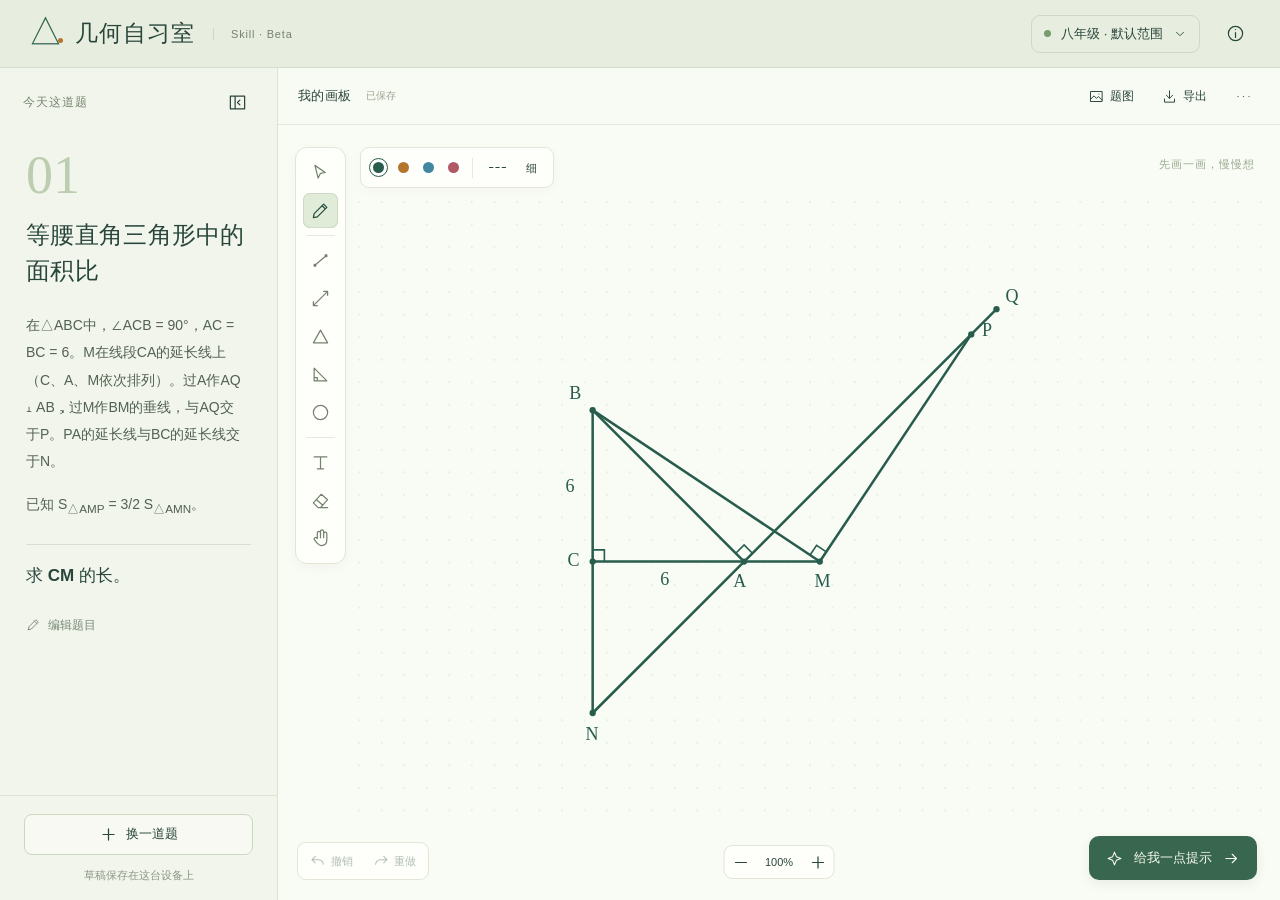
==== commit 8b588751: "Release v0.3.2 with original photos and grade-based geometry tutoring" ====
--- a/几何自习室.html
+++ b/几何自习室.html
@@ -24,6 +24,11 @@
 
 .parsed-conditions{font-size:12px;line-height:1.9;margin:14px 0;grid-column:1/-1}.parsed-conditions summary{cursor:pointer;color:var(--muted)}.parsed-conditions ul{padding-left:18px}.step-reason{padding-top:10px;border-top:1px solid var(--line);font-size:.92em}
 
+.source-views{display:flex;justify-content:center;gap:4px;padding:6px 12px;border-bottom:1px solid var(--line);background:#f2f6e9;flex:none}.source-views button{font-size:12px;padding:6px 14px;border-radius:6px;color:#607658}.source-views button[aria-pressed=true]{background:#dce8d2;color:#284d3e}.context-explanation{margin-top:12px;padding-top:12px;border-top:1px solid var(--line)}
+/* Keep drawing content outside the floating toolbars and bottom actions. */
+.board-surface>svg#drawingBoard{position:absolute;left:76px;top:76px;width:calc(100% - 92px);height:calc(100% - 144px);min-height:0}
+@media(max-width:600px){.board-surface>svg#drawingBoard{left:8px;top:102px;width:calc(100% - 16px);height:calc(100% - 160px);min-height:0}}
+
 </style>
 </head>
 <body>
@@ -69,12 +74,13 @@
         <button id="clearDrawing">清空我的笔迹</button>
       </div>
     </div>
+    <div id="sourceViews" class="source-views" role="group" aria-label="画板视图" hidden><button data-board-view="compare">对照</button><button data-board-view="photo">原题图</button><button data-board-view="redraw">重绘图</button></div>
     <div class="board-surface" id="boardSurface">
       <svg id="drawingBoard" xmlns="http://www.w3.org/2000/svg" viewBox="0 0 1000 700" role="img" aria-label="几何题图与自由绘画区">
-        <defs><pattern id="dotGrid" width="25" height="25" patternUnits="userSpaceOnUse"><circle cx="1" cy="1" r="0.7" fill="#c7d4c0"/></pattern></defs>
+        <defs><clipPath id="boardViewClip" clipPathUnits="userSpaceOnUse"><rect data-view-clip x="0" y="0" width="1000" height="700"/></clipPath><pattern id="dotGrid" width="25" height="25" patternUnits="userSpaceOnUse"><circle cx="1" cy="1" r="0.7" fill="#c7d4c0"/></pattern></defs>
         <rect id="boardBackground" x="-10000" y="-10000" width="20000" height="20000" fill="#f9fbf5"/>
         <rect x="-10000" y="-10000" width="20000" height="20000" fill="url(#dotGrid)"/>
-        <g id="photoLayer"></g><g id="lessonLayer"></g><g id="userLayer"></g>
+        <g clip-path="url(#boardViewClip)"><g id="photoLayer"></g><g id="contextLayer"></g><g id="lessonLayer"></g><g id="userLayer"></g></g>
       </svg>
       <div class="drawing-toolbar" role="toolbar" aria-label="绘图工具">
         <button data-tool="select" data-icon="cursor" aria-label="选择与移动" title="选择与移动 (V)"></button>
@@ -127,9 +133,8 @@
   <form id="settingsForm">
     <div class="modal-heading"><h2>我的学习范围</h2><button type="button" data-close="settingsDialog" class="icon-button" aria-label="关闭学习设置" data-icon="close"></button></div>
     <div class="form-row"><label>年级<select id="grade"><option value="7">七年级</option><option value="8">八年级</option><option value="9">九年级</option></select></label><label>教材版本<select id="edition"><option value="unknown">不确定 / 其他</option><option value="pep">人教版</option><option value="bnu">北师大版</option><option value="su">苏科版</option></select></label></div>
-    <label class="field-label">学到哪里了<input id="chapter" placeholder="例如：全等三角形（可留空）" maxlength="100"></label>
-    <fieldset><legend>这些知识，我学过了</legend><div id="knowledgeChoices" class="knowledge-choices"></div></fieldset>
-    <p class="form-note">解法只使用你勾选的知识。年级与教材用于记录，暂不自动推定你学过什么。</p>
+    <p class="form-note">自动采用所选年级的整学年常用知识范围。</p>
+    <details class="grade-scope"><summary>查看默认知识范围</summary><p id="gradeScopeSummary" class="form-note"></p></details>
     <div class="modal-actions"><button type="submit" class="primary-button">保存学习范围</button></div>
   </form>
 </dialog>
@@ -148,12 +153,12 @@
 
 <dialog id="confirmDialog" class="modal small-modal"><div class="modal-heading"><h2 id="confirmTitle">清空笔迹？</h2></div><p id="confirmMessage" class="form-note"></p><div class="modal-actions"><button data-close="confirmDialog" class="outline-button">取消</button><button id="confirmAction" class="primary-button">确定</button></div></dialog>
 
-<dialog id="aboutDialog" class="modal small-modal"><div class="modal-heading"><h2>几何自习室</h2><button data-close="aboutDialog" class="icon-button" aria-label="关闭使用说明" data-icon="close"></button></div><p class="about-text">先确认学习范围，再输入完整题目。提示默认收起，需要时逐步展开。</p><p class="form-note">通过本地服务可调用已配置的 Agent CLI。离线页面可导出题目、导入 Agent 解题。方法按已学知识约束；生成内容仍需核对。</p><p class="form-note">快捷键：P 画笔 · L 线段 · C 圆 · E 橡皮 · V 选择 · H 平移。选中笔迹后按 Delete 删除。</p></dialog>
+<dialog id="aboutDialog" class="modal small-modal"><div class="modal-heading"><h2>几何自习室</h2><button data-close="aboutDialog" class="icon-button" aria-label="关闭使用说明" data-icon="close"></button></div><p class="about-text">先选择年级，再输入完整题目。提示默认收起，需要时逐步展开。</p><p class="form-note">通过本地服务可调用已配置的 Agent CLI。离线页面可导出题目、导入 Agent 解题。方法按年级默认知识约束；生成内容仍需核对。</p><p class="form-note">快捷键：P 画笔 · L 线段 · C 圆 · E 橡皮 · V 选择 · H 平移。选中笔迹后按 Delete 删除。</p></dialog>
 <input id="photoInput" type="file" accept="image/png,image/jpeg,image/webp" hidden>
 <input id="lessonInput" type="file" accept="application/json,.json" hidden>
 <input id="sessionInput" type="file" accept="application/json,.json" hidden>
 <div id="toast" class="toast" role="status" hidden></div>
-<script>window.GEOMETRY_BOOTSTRAP={"lesson": null, "profile": null};window.GEOMETRY_BRIDGE=null;</script>
+<script>window.GEOMETRY_BOOTSTRAP={"lesson": null, "profile": null, "gradeDefaults": {"version": "2026-10-24", "default_grade": "8", "basis": "按整学年常用知识设置的辅导默认范围；不是逐教材、逐学期的进度表。允许的知识范围不代表本地证明器已实现全部题型。", "sources": ["https://www.pep.com.cn/products/jc/czjks/201510/t20151026_1250721.shtml", "https://www.pep.com.cn/products/jc/jks/201602/t20160219_1258155.shtml", "https://www.pep.com.cn/xw/zt/xkzt/csazy/csax8s/"], "grades": {"7": ["angle", "parallel", "coordinate"], "8": ["angle", "parallel", "coordinate", "area", "isosceles", "congruence", "pythagoras", "factorization", "quadrilateral"], "9": ["angle", "parallel", "coordinate", "area", "isosceles", "congruence", "pythagoras", "factorization", "quadrilateral", "similarity", "circle"]}}, "photo": null, "presentation": null};window.GEOMETRY_BRIDGE=null;</script>
 <script>
 (function () {
   'use strict';
@@ -463,7 +468,7 @@
     const pending=[[raw,0]];
     while(pending.length){const [x,n]=pending.pop();if(n>48)fail('$','嵌套超过48层');if(x&&typeof x==='object')Object.values(x).forEach(v=>pending.push([v,n+1]));}
   }
-  const primitiveFields={line:[['a','b'],[]],polygon:[['points'],[]],circle:[['center','radius'],[]],point:[['point'],['label','dx','dy']],label:[['at','text'],[]],rightAngle:[['vertex','a','b'],['size']]};
+  const primitiveFields={line:[['a','b'],[]],polygon:[['points'],[]],circle:[['center','radius'],[]],point:[['point'],['label','dx','dy']],label:[['at','text'],[]],rightAngle:[['vertex','a','b'],['size']],angleArc:[['vertex','a','b'],['size']]};
   function check(raw,expected){
     depth(raw);
     object(raw,['schema','request_id','id','title','statement','givens','goal','status','message','questions','profile','scene','methods','audit']);
@@ -505,9 +510,11 @@
         case 'circle':references=[point(p.center,path+'.center')];num(p.radius,0,1000,path+'.radius');if(p.radius<=0)fail(path+'.radius','半径须大于0');break;
         case 'point':references=[point(p.point,path+'.point')];if(Object.hasOwn(p,'label'))text(p.label,160,false,path+'.label');if(Object.hasOwn(p,'dx'))num(p.dx,-1000,1000,path+'.dx');if(Object.hasOwn(p,'dy'))num(p.dy,-700,700,path+'.dy');break;
         case 'label':coordinate(p.at,path+'.at');text(p.text,160,true,path+'.text');break;
+        case 'angleArc':
         case 'rightAngle':{
           references=[point(p.vertex,path+'.vertex'),point(p.a,path+'.a'),point(p.b,path+'.b')];
-          if(!perpendicular(vector(p.vertex,p.a,path),vector(p.vertex,p.b,path)))fail(path,'直角标记与真实几何不符');
+          const first=vector(p.vertex,p.a,path),second=vector(p.vertex,p.b,path);
+          if(p.kind==='rightAngle'&&!perpendicular(first,second))fail(path,'直角标记与真实几何不符');
           if(Object.hasOwn(p,'size'))num(p.size,4,80,path+'.size');break;
         }
       }
@@ -516,7 +523,7 @@
     function shape(p){
       if(p.kind==='line')return JSON.stringify([p.kind,...[p.a,p.b].sort()]);
       if(p.kind==='circle')return JSON.stringify([p.kind,p.center,p.radius]);
-      if(p.kind==='rightAngle')return JSON.stringify([p.kind,p.vertex,...[p.a,p.b].sort()]);
+      if(p.kind==='rightAngle'||p.kind==='angleArc')return JSON.stringify([p.kind,p.vertex,...[p.a,p.b].sort()]);
       return null;
     }
     function stage(items,path,visible,drawn,observe=false,maximum=100){
@@ -582,6 +589,7 @@
       case 'circle':mark=`<circle ${attrs} cx="${xy(p.center,0)}" cy="${xy(p.center,1)}" r="${p.radius}" fill="${p.fill?color:'none'}" ${p.fill?'fill-opacity=".12"':''}/>`;break;
       case 'point':mark=`<circle ${attrs} cx="${xy(p.point,0)}" cy="${xy(p.point,1)}" r="3" fill="${color}"/><text x="${xy(p.point,0)+(p.dx??10)}" y="${xy(p.point,1)+(p.dy??-12)}" font-size="23" fill="${color}">${esc(p.label??p.point)}</text>`;break;
       case 'label':mark=`<text data-primitive="${esc(p.id)}" x="${p.at[0]}" y="${p.at[1]}" font-size="21" fill="${color}" opacity="${p.opacity??1}">${esc(p.text)}</text>`;break;
+      case 'angleArc':{const v=pts[p.vertex],a=pts[p.a],b=pts[p.b],r=p.size||30;let start=Math.atan2(a[1]-v[1],a[0]-v[0]),delta=Math.atan2(b[1]-v[1],b[0]-v[0])-start;while(delta>Math.PI)delta-=2*Math.PI;while(delta< -Math.PI)delta+=2*Math.PI;const end=start+delta;mark=`<path ${attrs} data-angle-arc fill="none" d="M${v[0]+r*Math.cos(start)} ${v[1]+r*Math.sin(start)} A${r} ${r} 0 0 ${delta>=0?1:0} ${v[0]+r*Math.cos(end)} ${v[1]+r*Math.sin(end)}"/>`;break;}
       case 'rightAngle':{const v=pts[p.vertex],a=pts[p.a],b=pts[p.b],size=p.size||17;const al=Math.hypot(a[0]-v[0],a[1]-v[1]),bl=Math.hypot(b[0]-v[0],b[1]-v[1]);if(!al||!bl)return '';const u=[(a[0]-v[0])*size/al,(a[1]-v[1])*size/al],w=[(b[0]-v[0])*size/bl,(b[1]-v[1])*size/bl];mark=`<path ${attrs} fill="none" d="M${v[0]+u[0]} ${v[1]+u[1]} L${v[0]+u[0]+w[0]} ${v[1]+u[1]+w[1]} L${v[0]+w[0]} ${v[1]+w[1]}"/>`;break;}
     }
     return mark;
@@ -594,6 +602,40 @@
     };
   }
   window.GeometryLessonCodec={check,adapt,sameProfile,profile};
+})();
+
+</script><script>
+/* Physical context stays separate from the checked mathematical scene. */
+(function(){
+ 'use strict';
+ const NS='http://www.w3.org/2000/svg',roles=['top','left','right','bottom','crossing'];
+ function check(c,l){
+  if(!c)return null;
+  if(!l||c.schema!=='geometry-context/1'||c.kind!=='doorframe-plumb'||c.request_id!==l.request_id||Object.keys(c).sort().join()!==['schema','request_id','kind','anchors'].sort().join())throw Error('场景与当前题目不一致。');
+  if(!c.anchors||Object.keys(c.anchors).sort().join()!==[...roles].sort().join()||new Set(Object.values(c.anchors)).size!==5)throw Error('场景点不完整。');
+  const visible=l.scene.base.filter(p=>p.kind==='point').map(p=>p.point);
+  if(roles.some(k=>!visible.includes(c.anchors[k])))throw Error('场景引用尚未显示的点。');
+  const [a,b,d,v,e]=roles.map(k=>l.scene.points[c.anchors[k]]);
+  if(!(Math.abs(a[0]-v[0])<1e-6&&Math.abs(a[0]-e[0])<1e-6&&Math.abs(b[1]-d[1])<1e-6&&Math.abs(b[1]-e[1])<1e-6&&a[1]<e[1]&&e[1]<v[1]&&b[0]<e[0]&&e[0]<d[0]))throw Error('场景与几何点位置不一致。');
+  if(l.methods.some(m=>!m.steps.at(-1).reveal.some(p=>p.kind==='rightAngle'&&p.vertex===c.anchors.crossing&&[p.a,p.b].includes(c.anchors.top)&&[c.anchors.left,c.anchors.right].some(n=>[p.a,p.b].includes(n)))))throw Error('门框场景缺少已完成的垂直目标。');
+  return JSON.parse(JSON.stringify(c));
+ }
+ function draw(layer,c,l,complete){
+  layer.replaceChildren();if(!c)return;
+  const q=c.anchors,p=l.scene.points,a=p[q.top],b=p[q.left],d=p[q.right],v=p[q.bottom];
+  const left=b[0]-52,right=d[0]+52,bottom=Math.min(677,v[1]+108),weightY=Math.min(640,v[1]+64);
+  const add=(tag,attrs,text)=>{const el=document.createElementNS(NS,tag);for(const [k,v] of Object.entries(attrs))el.setAttribute(k,v);if(text)el.textContent=text;layer.append(el);return el;};
+  const frame=complete?'#357b5e':'#8c9588';
+  add('path',{'data-context':'doorframe',d:`M${left} ${bottom} V${b[1]} H${right} V${bottom}`,stroke:frame,'stroke-width':12,'stroke-linejoin':'round',fill:'none'});
+  add('line',{'data-context':'string',x1:a[0],y1:a[1],x2:a[0],y2:weightY-12,stroke:complete?'#b4762c':'#6f7e78','stroke-width':4});
+  add('path',{'data-context':'plumb',d:`M${a[0]-13} ${weightY-12} H${a[0]+13} L${a[0]+18} ${weightY+7} L${a[0]} ${weightY+29} L${a[0]-18} ${weightY+7} Z`,fill:'#63756f',stroke:'#465c53','stroke-width':2});
+  add('text',{x:left-4,y:b[1]-24,fill:'#626f60','font-size':21},'门框');
+  add('text',{x:a[0]+27,y:v[1]+32,fill:'#626f60','font-size':20},'线绳');
+  add('text',{x:a[0]+32,y:weightY+14,fill:'#626f60','font-size':20},'铅锤');
+  if(complete)add('text',{'data-context':'conclusion',x:right+18,y:b[1]+7,fill:'#357b5e','font-size':22},'水平');
+ }
+ function conclusion(c){const a=c.anchors;return `线绳经过 ${a.top}、${a.bottom}，铅锤让它保持竖直。刚才证明了门框 ${a.left}${a.right} 与这条线绳垂直，所以门框是水平的。`;}
+ window.GeometryPresentation={check,draw,conclusion};
 })();
 
 </script><script>
@@ -785,6 +827,8 @@
     setView(view) {
       if (!view || !bounded(view.x) || !bounded(view.y) || !finite(view.width) || !finite(view.height) || view.width <= 0 || view.height <= 0) return false;
       this.svg.setAttribute('viewBox', [view.x, view.y, view.width, view.height].join(' '));
+      const clip=this.svg.querySelector('[data-view-clip]');
+      if(clip)for(const key of ['x','y','width','height'])clip.setAttribute(key,view[key]);
       return true;
     }
 
@@ -1158,8 +1202,15 @@
   document.querySelectorAll('[data-icon]').forEach(el => el.innerHTML = iconMarkup(el.dataset.icon));
   const escape = value => String(value).replace(/[&<>"']/g, c => ({'&':'&amp;','<':'&lt;','>':'&gt;','"':'&quot;',"'":'&#39;'}[c]));
   const clone = x => JSON.parse(JSON.stringify(x));
-  const initialProfile = { grade:'8', edition:'unknown', chapter:'', knowledge:['angle','area','isosceles','congruence'], confirmed:false };
-  let state = { schema:'geometry-study-room/1', lessonId:lessons[0].id, profile:clone(initialProfile), records:{}, customText:'', collapsed:false, generatedLessons:[], pendingRequest:null };
+  const gradeDefaults=boot.gradeDefaults;
+  if(!gradeDefaults?.grades||!gradeDefaults.grades[gradeDefaults.default_grade])throw Error('缺少年级默认知识表，请重新生成画板。');
+  function withGradeDefaults(profile){
+    const keys=gradeDefaults.grades[profile.grade];
+    if(!Array.isArray(keys)||!keys.length||keys.some(k=>!knowledgeNames[k]))throw Error('该年级的默认知识范围不可用。');
+    return {...profile,chapter:'',knowledge:[...keys]};
+  }
+  const initialProfile = withGradeDefaults({ grade:gradeDefaults.default_grade, edition:'unknown', chapter:'', knowledge:[], confirmed:false });
+  let state = { schema:'geometry-study-room/1', lessonId:lessons[0].id, profile:clone(initialProfile), records:{}, customText:'', collapsed:false, generatedLessons:[], presentations:{}, pendingRequest:null };
   let current = { items:[], methodId:lessons[0].methods[0].id, step:0, level:0, hintsOpen:false, photo:null, view:{x:0,y:0,width:1000,height:700} };
   let activeJob=null, generationEpoch=0, generateAfterSettings=false;
   let drawing, saveTimer, toastTimer, textCallback, confirmation, selectedExample=null, importing=false, pendingPhoto=null;
@@ -1179,23 +1230,30 @@
     const ids=['custom',...builtins.map(l=>l.id),...generated.map(l=>'generated-'+l.id)];
     if (!raw || raw.schema!=='geometry-study-room/1' || !raw.profile || !raw.records || !ids.includes(raw.lessonId)) throw Error('文件不是有效的几何学习记录。');
     if(!Array.isArray(raw.profile.knowledge) || typeof raw.records!=='object' || Array.isArray(raw.records)) throw Error('学习记录结构不完整。');
-    const profile={grade:['7','8','9'].includes(raw.profile.grade)?raw.profile.grade:'8',edition:String(raw.profile.edition||'unknown').slice(0,80),chapter:String(raw.profile.chapter||'').slice(0,100),knowledge:raw.profile.knowledge.filter(k=>knowledgeNames[k]),confirmed:!!raw.profile.confirmed};
+    const profile=withGradeDefaults({grade:raw.profile.grade,edition:String(raw.profile.edition||'unknown').slice(0,80),chapter:'',knowledge:[],confirmed:!!raw.profile.confirmed});
     const records={};
     for(const [id,r] of Object.entries(raw.records)) {
       if(!ids.includes(id)||!r||!Array.isArray(r.items)) throw Error('学习记录中的画板数据不完整。');
       const v=r.view||{}; const validView=['x','y','width','height'].every(k=>typeof v[k]==='number'&&Number.isFinite(v[k]))&&v.width>=100&&v.width<=6000&&v.height>=70&&v.height<=4200&&Math.abs(v.x)<10000&&Math.abs(v.y)<10000;
       let photo=null;
       if(r.photo) { const p=r.photo;if(typeof p.src!=='string'||!/^data:image\/(png|jpeg|webp);base64,[a-zA-Z0-9+/=]+$/.test(p.src)||p.src.length>8000000||!['x','y','width','height','scale'].every(k=>typeof p[k]==='number'&&Number.isFinite(p[k]))||p.width<1||p.height<1||p.width>2000||p.height>2000||p.scale<.3||p.scale>1.5||Math.abs(p.x)>10000||Math.abs(p.y)>10000)throw Error('学习记录中的图片无效。');photo={src:p.src,x:p.x,y:p.y,width:p.width,height:p.height,scale:p.scale}; }
-      records[id]={items:r.items.slice(0,10000),methodId:typeof r.methodId==='string'?r.methodId:'',step:Number.isInteger(r.step)?Math.max(0,Math.min(20,r.step)):0,level:[0,1,2].includes(r.level)?r.level:0,hintsOpen:!!r.hintsOpen,photo,view:validView?v:{x:0,y:0,width:1000,height:700}};
+      records[id]={items:r.items.slice(0,10000),methodId:typeof r.methodId==='string'?r.methodId:'',step:Number.isInteger(r.step)?Math.max(0,Math.min(20,r.step)):0,level:[0,1,2].includes(r.level)?r.level:0,hintsOpen:!!r.hintsOpen,photo,sourceInitialized:!!r.sourceInitialized,photoView:['photo','compare','redraw'].includes(r.photoView)?r.photoView:'compare',view:validView?v:{x:0,y:0,width:1000,height:700}};
     }
     let pendingRequest=null;if(raw.pendingRequest){const r=raw.pendingRequest;codec.profile(r.profile);if(r.schema!=='geometry-request/1'||typeof r.id!=='string'||!/^[a-zA-Z0-9][a-zA-Z0-9_.-]{0,79}$/.test(r.id)||typeof r.question!=='string'||r.question.length>6000)throw Error('题目交接记录无效。');if(codec.sameProfile(r.profile,profile))pendingRequest=clone(r);}
-    return {schema:raw.schema,profile,records,lessonId:raw.lessonId,customText:String(raw.customText||'').slice(0,6000),collapsed:!!raw.collapsed,generatedLessons:generated,pendingRequest};
+    const presentations={};if(raw.presentations){if(typeof raw.presentations!=='object'||Array.isArray(raw.presentations)||Object.keys(raw.presentations).length>30)throw Error('场景记录无效。');for(const [id,c] of Object.entries(raw.presentations)){const l=generated.find(l=>l.request_id===id);presentations[id]=window.GeometryPresentation.check(c,l);}}
+    return {schema:raw.schema,profile,records,presentations,lessonId:raw.lessonId,customText:String(raw.customText||'').slice(0,6000),collapsed:!!raw.collapsed,generatedLessons:generated,pendingRequest};
   }
   try {const raw=localStorage.getItem(KEY);if(raw)state=validateSession(JSON.parse(raw));}catch{/* A damaged local record never prevents opening the board. */}
 
   function registerGenerated(){lessons.splice(0,lessons.length,...builtins,...state.generatedLessons.map(x=>codec.adapt(x)));}
   registerGenerated();
-  if(boot.lesson&&!lessons.some(l=>l.raw?.request_id===boot.lesson.request_id)){const l=codec.adapt(boot.lesson);state.generatedLessons.push(l.raw);registerGenerated();state.lessonId=l.id;state.profile=clone(boot.profile);}
+  if(boot.lesson){const l=codec.adapt(boot.lesson),existed=state.generatedLessons.some(x=>x.request_id===boot.lesson.request_id);state.generatedLessons=state.generatedLessons.filter(x=>x.id!==l.raw.id);state.generatedLessons.push(l.raw);registerGenerated();state.lessonId=l.id;if(!existed)state.profile=clone(boot.profile);}
+  state.presentations=Object.fromEntries(Object.entries(state.presentations||{}).filter(([id])=>state.generatedLessons.some(l=>l.request_id===id)));
+  if(boot.presentation)state.presentations[boot.lesson.request_id]=window.GeometryPresentation.check(boot.presentation,boot.lesson);
+  function presentation(){return state.presentations[lesson()?.raw?.request_id]||null;}
+  const normalizedProfile=withGradeDefaults(state.profile);
+  if(!codec.sameProfile(normalizedProfile,state.profile))state.pendingRequest=null;
+  state.profile=normalizedProfile;
 
   function updateDrawingControls(s) {
     $('undoButton').disabled=!s.canUndo;$('redoButton').disabled=!s.canRedo;
@@ -1215,7 +1273,27 @@
     drawing.setItems(current.items);drawing.setView(current.view);drawing.setTool('pen');importing=false;
     render();updateDrawingControls(drawing.getState());
   }
-  function renderPhoto(){ $('photoLayer').replaceChildren();if(!current.photo)return;const p=current.photo;const image=document.createElementNS(NS,'image');image.setAttribute('href',p.src);image.setAttribute('x',p.x);image.setAttribute('y',p.y);image.setAttribute('width',p.width*p.scale);image.setAttribute('height',p.height*p.scale);image.setAttribute('preserveAspectRatio','xMidYMid meet');image.setAttribute('pointer-events','none');$('photoLayer').append(image); }
+  function sourceControls(){
+    $('sourceViews').hidden=!current.photo;
+    document.querySelectorAll('[data-board-view]').forEach(b=>{b.hidden=b.dataset.boardView!=='photo'&&!lesson();b.setAttribute('aria-pressed',String((current.photoView||'compare')===b.dataset.boardView));});
+  }
+  function fitBoard(mode='compare'){
+    let target=presentation()?{x:180,y:20,width:660,height:670}:{x:0,y:0,width:1000,height:700};
+    if(current.photo&&mode!=='redraw'){
+      const p=current.photo,photo={x:p.x-25,y:p.y-45,width:p.width*p.scale+50,height:p.height*p.scale+70};
+      if(mode==='photo'||!lesson())target=photo;else{const x=Math.min(target.x,photo.x),y=Math.min(target.y,photo.y);target={x,y,width:Math.max(target.x+target.width,photo.x+photo.width)-x,height:Math.max(target.y+target.height,photo.y+photo.height)-y};}
+    }
+    current.photoView=mode;drawing.setView(target);updateDrawingControls(drawing.getState());sourceControls();scheduleSave();
+  }
+  function photoPlacement(src,width,height){const ratio=Math.min(620/width,550/height);return {src,x:-610,y:85,width:width*ratio,height:height*ratio,scale:1};}
+  function renderPhoto(){
+    $('photoLayer').replaceChildren();sourceControls();if(!current.photo)return;
+    const p=current.photo,image=document.createElementNS(NS,'image');
+    image.setAttribute('href',p.src);image.setAttribute('x',p.x);image.setAttribute('y',p.y);image.setAttribute('width',p.width*p.scale);image.setAttribute('height',p.height*p.scale);image.setAttribute('preserveAspectRatio','xMidYMid meet');image.setAttribute('pointer-events','none');image.setAttribute('aria-label','原题照片');image.setAttribute('role','img');$('photoLayer').append(image);
+    const label=document.createElementNS(NS,'text');label.setAttribute('x',p.x);label.setAttribute('y',p.y-20);label.setAttribute('font-size','20');label.setAttribute('fill','#607658');label.textContent='原题照片';$('photoLayer').append(label);
+  }
+  document.querySelectorAll('[data-board-view]').forEach(b=>b.onclick=()=>fitBoard(b.dataset.boardView));
+
   function render() {
     const l=lesson(),m=method();
     if(m) {current.methodId=m.id;current.step=Math.min(current.step,m.steps.length-1);}
@@ -1227,10 +1305,12 @@
     $('questionText').innerHTML=l?l.statementHTML:escape(state.customText||'上传题图，或写下你想研究的题目。').replace(/\n/g,'<br>');
     $('questionGoal').innerHTML=l?l.goalHTML:'先在画板上画一画';
     $('parsedConditions').hidden=!l?.generated; $('parsedConditionList').innerHTML=l?.generated?l.raw.givens.map(x=>'<li>'+escape(x)+'</li>').join(''):'';
-    $('profileSummary').textContent=state.profile.confirmed?({7:'七',8:'八',9:'九'}[state.profile.grade]+'年级 · 学习范围'):'示例学习范围';
+    $('profileSummary').textContent={7:'七',8:'八',9:'九'}[state.profile.grade]+'年级 · 默认范围';
     $('boardMode').textContent=l?'先画一画，慢慢想':'我的思考空间';
     $('generateCurrent').hidden=!!activeJob||(!l&&!state.customText)||(!!l&&!l.generated)||(!!l?.generated&&codec.sameProfile(l.raw.profile,state.profile));
     $('lessonLayer').innerHTML=l?l.render(m?.id||l.methods[0]?.id||'',current.hintsOpen&&m?current.step:-1,current.level===2):'';
+    window.GeometryPresentation.draw($('contextLayer'),presentation(),l?.raw,!!(m&&current.hintsOpen&&current.level===2&&current.step===m.steps.length-1));
+    if(presentation())$('questionGoal').textContent='判断门框是否水平，并说明理由。';
     renderPhoto();renderHints();
   }
   function renderHints() {
@@ -1240,20 +1320,20 @@
     $('smallHint').hidden=true;$('smallHint').textContent='';$('explanation').hidden=true;$('explanation').innerHTML='';
     $('hintEmpty').hidden=!empty;$('nextStep').disabled=empty;$('previousStep').disabled=empty;
     if(!current.hintsOpen){$('stepPrompt').textContent='';$('stepTitle').textContent='';$('hintEmpty').innerHTML='';return;}
-    if(empty){$('hintEmpty').innerHTML=l?'这道题的现有解法需要一些尚未勾选的知识。可以核对学习范围，或先自己画一画。<button class="outline-button" id="adjustKnowledge">核对学习范围</button>':'这道题还没有可用提示。先生成题图与提示，或把题目交给当前 Agent。';$('adjustKnowledge')?.addEventListener('click',openSettings);$('tryExample')?.addEventListener('click',openQuestion);return;}
+    if(empty){$('hintEmpty').innerHTML=l?'这道题的现有解法超出当前年级默认范围。可以核对年级，或先自己画一画。<button class="outline-button" id="adjustKnowledge">核对年级</button>':'这道题还没有可用提示。先生成题图与提示，或把题目交给当前 Agent。';$('adjustKnowledge')?.addEventListener('click',openSettings);$('tryExample')?.addEventListener('click',openQuestion);return;}
     $('methodSelect').innerHTML=available.map(x=>`<option value="${x.id}">${escape(x.title)}</option>`).join('');$('methodSelect').value=m.id;
     $('knowledgeNote').textContent=(available.length===1?'当前范围可用 1 种方法 · ':'')+m.requires.map(k=>knowledgeNames[k]).join('、');
     $('hintProgress').innerHTML=m.steps.map((_,i)=>`<span class="${i<current.step?'done':i===current.step?'current':''}"></span>`).join('');
     $('stepCount').textContent=`第 ${current.step+1} 步 / 共 ${m.steps.length} 步`;
     const s=m.steps[current.step];$('stepTitle').textContent=s.title;$('stepPrompt').textContent=s.prompt;
     if(current.level>=1){$('smallHint').textContent=s.hint;$('smallHint').hidden=false;}
-    if(current.level===2){$('explanation').innerHTML=s.explanation+(s.reason?'<p class="step-reason"><strong>本步依据：</strong>'+escape(s.reason)+'</p>':'');$('explanation').hidden=false;}
+    if(current.level===2){$('explanation').innerHTML=s.explanation+(s.reason?'<p class="step-reason"><strong>本步依据：</strong>'+escape(s.reason)+'</p>':'');$('explanation').hidden=false;if(presentation()&&current.step===m.steps.length-1){const p=document.createElement('p');p.className='context-explanation';p.textContent=window.GeometryPresentation.conclusion(presentation());$('explanation').append(p);}}
     $('revealStep').hidden=current.level===2;$('revealStep').textContent=current.level===0?'再给一点提示':'看看这一步的解释';
     $('nextStep').disabled=current.level<2;$('nextStep').innerHTML=(current.step===m.steps.length-1?'回到自主思考':'下一步')+iconMarkup('arrowRight');
     $('previousStep').disabled=current.step===0;
   }
   function closeHints(){current.hintsOpen=false;render();scheduleSave();}
-  $('openHints').onclick=()=>{current.hintsOpen=true;current.step=0;current.level=0;render();scheduleSave();};
+  $('openHints').onclick=()=>{current.hintsOpen=true;current.step=0;current.level=0;if(current.photo&&lesson())fitBoard('redraw');render();scheduleSave();};
   $('closeHints').onclick=closeHints;
   $('revealStep').onclick=()=>{current.level=Math.min(2,current.level+1);render();scheduleSave();};
   $('nextStep').onclick=()=>{const m=method();if(!m||current.level<2)return;if(current.step===m.steps.length-1){closeHints();toast('把刚才的思路，试着自己走一遍。');return;}current.step++;current.level=0;render();$('hintPanel').querySelector('.hint-scroll').scrollTop=0;scheduleSave();};
@@ -1262,11 +1342,13 @@
   $('collapseQuestion').onclick=()=>{state.collapsed=true;render();scheduleSave();};
   $('expandQuestion').onclick=()=>{state.collapsed=false;if(innerWidth<=850&&current.hintsOpen)current.hintsOpen=false;render();scheduleSave();};
 
-  function openSettings(){ $('grade').value=state.profile.grade;if(![...$('edition').options].some(o=>o.value===state.profile.edition)){const o=new Option(state.profile.edition,state.profile.edition);$('edition').add(o);}$('edition').value=state.profile.edition;$('chapter').value=state.profile.chapter;$('knowledgeChoices').innerHTML=Object.entries(knowledgeNames).map(([key,label])=>`<label><input type="checkbox" name="knowledge" value="${key}" ${state.profile.knowledge.includes(key)?'checked':''}>${label}</label>`).join('');showDialog('settingsDialog'); }
+  function showGradeScope(){ $('gradeScopeSummary').textContent=gradeDefaults.grades[$('grade').value].map(k=>knowledgeNames[k]).join('、'); }
+  function openSettings(){ $('grade').value=state.profile.grade;if(![...$('edition').options].some(o=>o.value===state.profile.edition)){const o=new Option(state.profile.edition,state.profile.edition);$('edition').add(o);}$('edition').value=state.profile.edition;showGradeScope();showDialog('settingsDialog'); }
+  $('grade').onchange=showGradeScope;
   $('settingsButton').onclick=openSettings;
-  $('settingsForm').onsubmit=e=>{e.preventDefault();if(!document.querySelector('input[name=knowledge]:checked')){toast('请至少勾选一项确实学过的知识。');return;}cancelGeneration(false);state.pendingRequest=null;state.profile={grade:$('grade').value,edition:$('edition').value,chapter:$('chapter').value,knowledge:[...document.querySelectorAll('input[name=knowledge]:checked')].map(c=>c.value),confirmed:true};current.step=0;current.level=0;current.methodId=permittedMethods()[0]?.id||'';$('settingsDialog').close();render();persist();toast('已按学过的知识重新筛选方法。');if(generateAfterSettings){generateAfterSettings=false;startGeneration();}};
-
-  function plainStatement(l){const div=document.createElement('div');div.innerHTML=l.statementHTML+' '+l.goalHTML;return div.textContent.trim();}
+  $('settingsForm').onsubmit=e=>{e.preventDefault();cancelGeneration(false);state.pendingRequest=null;state.profile=withGradeDefaults({grade:$('grade').value,edition:$('edition').value,chapter:'',knowledge:[],confirmed:true});current.step=0;current.level=0;current.methodId=permittedMethods()[0]?.id||'';$('settingsDialog').close();render();persist();toast('已采用所选年级的默认知识范围。');if(generateAfterSettings){generateAfterSettings=false;startGeneration();}};
+
+  function plainStatement(l){if(l.raw)return l.raw.statement;const div=document.createElement('div');div.innerHTML=l.statementHTML+' '+l.goalHTML;return div.textContent.trim();}
   function openQuestion(){selectedExample=lesson()?.generated?null:lesson()?.id||null;$('questionInput').value=lesson()?plainStatement(lesson()):state.customText;renderExamplePicker();showDialog('questionDialog');}
   function renderExamplePicker(){ $('examplePicker').innerHTML=builtins.map((l,i)=>`<button class="${selectedExample===l.id?'active':''}" data-lesson="${l.id}"><span>例题 ${String(i+1).padStart(2,'0')}</span><strong>${escape(l.shortTitle||l.title)}</strong></button>`).join('');$('examplePicker').querySelectorAll('button').forEach(b=>b.onclick=()=>{selectedExample=b.dataset.lesson;$('questionInput').value=plainStatement(lessons.find(l=>l.id===selectedExample));renderExamplePicker();}); }
   $('questionInput').oninput=()=>{selectedExample=null;renderExamplePicker();};
@@ -1296,7 +1378,7 @@
   $('generateCurrent').onclick=()=>startGeneration();
   async function startGeneration(){
     if(!state.profile.confirmed){generateAfterSettings=true;openSettings();return;}
-    if(!state.profile.knowledge.length){toast('先确认已经学过的知识。');openSettings();return;}
+    if(!state.profile.knowledge.length){toast('先选择年级。');openSettings();return;}
     cancelGeneration(false);
     const request=requestData();if(!request.question.trim()){toast('请先写下题目。');return;}
     const epoch=generationEpoch;state.pendingRequest=request;persist();
@@ -1330,9 +1412,10 @@
     state.generatedLessons=state.generatedLessons.filter(l=>l.id!==raw.id);state.generatedLessons.push(adapted.raw);
     // Keep complete editable sessions bounded; older drawings remain in exported records.
     if(state.generatedLessons.length>30){const removed=state.generatedLessons.shift();delete state.records['generated-'+removed.id];}
+    state.presentations=Object.fromEntries(Object.entries(state.presentations).filter(([id])=>state.generatedLessons.some(l=>l.request_id===id)));
     registerGenerated();state.lessonId=adapted.id;state.pendingRequest=null;
     state.records[adapted.id]={...previous,methodId:adapted.methods[0].id,step:0,level:0,hintsOpen:false};
-    current=clone(state.records[adapted.id]);render();updateDrawingControls(drawing.getState());$('generationBox').hidden=true;persist();toast('题图已画好。需要时，再打开一点提示。');
+    current=clone(state.records[adapted.id]);if(current.photo)fitBoard('compare');render();updateDrawingControls(drawing.getState());$('generationBox').hidden=true;persist();toast('题图已画好。需要时，再打开一点提示。');
   }
   $('exportRequest').onclick=()=>{
     if(!state.profile.confirmed){toast('请先确认学习范围，再导出题目。');openSettings();return;}
@@ -1349,7 +1432,7 @@
   $('strokeWidth').onchange=()=>drawing.setStyle({width:Number($('strokeWidth').value)});
   $('undoButton').onclick=()=>drawing.undo();$('redoButton').onclick=()=>drawing.redo();
   function zoom(factor){const v=view();const width=Math.min(3000,Math.max(250,v.width*factor));const height=width*.7;drawing.setView({x:v.x+(v.width-width)/2,y:v.y+(v.height-height)/2,width,height});updateDrawingControls(drawing.getState());scheduleSave();}
-  $('zoomIn').onclick=()=>zoom(.8);$('zoomOut').onclick=()=>zoom(1.25);$('zoomReset').onclick=()=>{drawing.resetView();updateDrawingControls(drawing.getState());scheduleSave();};
+  $('zoomIn').onclick=()=>zoom(.8);$('zoomOut').onclick=()=>zoom(1.25);$('zoomReset').onclick=()=>fitBoard(current.photo?(current.photoView||'compare'):'redraw');
   $('textForm').onsubmit=e=>{e.preventDefault();const value=$('annotationInput').value.trim();if(value){textCallback?.(value);textCallback=null;$('textDialog').close();}};
   $('textDialog').addEventListener('close',()=>{if(textCallback){textCallback('');textCallback=null;}});
   $('moreButton').onclick=()=>{$('moreMenu').hidden=!$('moreMenu').hidden;$('moreButton').setAttribute('aria-expanded',String(!$('moreMenu').hidden));};
@@ -1371,16 +1454,15 @@
 
   function openPhoto(){ $('photoControls').hidden=!current.photo;$('photoScale').value=current.photo?current.photo.scale*100:100;showDialog('photoDialog'); }
   $('photoButton').onclick=openPhoto;$('uploadPhoto').onclick=()=>{pendingPhoto=null;$('photoInput').click();};
-  $('photoInput').onchange=async e=>{const file=e.target.files[0];e.target.value='';if(!file)return;if(!['image/png','image/jpeg','image/webp'].includes(file.type)){toast('请选择 PNG、JPEG 或 WebP 图片。');return;}if(file.size>15000000){toast('图片较大，请选择 15 MB 以内的题图。');return;}
+  $('photoInput').onchange=async e=>{const file=e.target.files[0];e.target.value='';if(!file)return;if(!['image/png','image/jpeg','image/webp'].includes(file.type)){toast('请选择 PNG、JPEG 或 WebP 图片。');return;}if(file.size>5500000){toast('图片较大，请选择 5.5 MB 以内的题图。');return;}
     try{const data=await new Promise((resolve,reject)=>{const r=new FileReader();r.onload=()=>resolve(r.result);r.onerror=reject;r.readAsDataURL(file);});const img=new Image();await new Promise((resolve,reject)=>{img.onload=resolve;img.onerror=reject;img.src=data;});
-      const ratio=Math.min(1,1400/Math.max(img.width,img.height));const canvas=document.createElement('canvas');canvas.width=Math.round(img.width*ratio);canvas.height=Math.round(img.height*ratio);canvas.getContext('2d').drawImage(img,0,0,canvas.width,canvas.height);const fit=Math.min(680/img.width,450/img.height);
-      if(pendingPhoto){switchLesson('custom',pendingPhoto.text||'请根据上传的题图进行思考和演算。');pendingPhoto=null;if($('questionDialog').open)$('questionDialog').close();}else if(lesson())switchLesson('custom','请根据上传的题图进行思考和演算。');
-      current.photo={src:canvas.toDataURL('image/png'),x:500-img.width*fit/2,y:350-img.height*fit/2,width:img.width*fit,height:img.height*fit,scale:1};render();persist();if($('photoDialog').open){$('photoControls').hidden=false;$('photoScale').value=100;}toast('题图已放入画板，可以在上面写画。');
+      if(pendingPhoto){switchLesson('custom',pendingPhoto.text||'请根据上传的题图进行思考和演算。');pendingPhoto=null;if($('questionDialog').open)$('questionDialog').close();}
+      current.photo=photoPlacement(data,img.width,img.height);current.sourceInitialized=true;fitBoard(lesson()?'compare':'photo');render();persist();if($('photoDialog').open){$('photoControls').hidden=false;$('photoScale').value=100;}toast('题图已放入画板，可以在上面写画。');
     }catch{toast('图片无法读取，请换一张试试。');}
   };
   $('photoScale').oninput=()=>{if(current.photo){const p=current.photo,next=Number($('photoScale').value)/100;p.x+=(p.width*p.scale-p.width*next)/2;p.y+=(p.height*p.scale-p.height*next)/2;p.scale=next;renderPhoto();scheduleSave();}};
   document.querySelectorAll('[data-move]').forEach(b=>b.onclick=()=>{if(!current.photo)return;const p=current.photo;({left:()=>p.x-=20,right:()=>p.x+=20,up:()=>p.y-=20,down:()=>p.y+=20}[b.dataset.move])();renderPhoto();scheduleSave();});
-  $('removePhoto').onclick=()=>{current.photo=null;renderPhoto();$('photoControls').hidden=true;persist();};
+  $('removePhoto').onclick=()=>{current.photo=null;current.sourceInitialized=true;fitBoard('redraw');renderPhoto();$('photoControls').hidden=true;persist();};
   $('aboutButton').onclick=()=>showDialog('aboutDialog');
   document.querySelectorAll('[data-close]').forEach(b=>b.onclick=()=>$(b.dataset.close).close());
   document.querySelectorAll('dialog').forEach(d=>d.addEventListener('click',e=>{if(e.target===d){const r=d.getBoundingClientRect();if(e.clientX<r.left||e.clientX>r.right||e.clientY<r.top||e.clientY>r.bottom)d.close();}}));
@@ -1392,6 +1474,11 @@
   window.addEventListener('beforeunload',persist);
   loadCurrent();
   updateConnection();
+  if(boot.photo&&boot.lesson&&!current.sourceInitialized){
+    const target=state.lessonId,img=new Image();
+    img.onload=()=>{if(state.lessonId!==target)return;if(!current.photo)current.photo=photoPlacement(boot.photo,img.naturalWidth,img.naturalHeight);current.sourceInitialized=true;fitBoard('compare');render();persist();};
+    img.onerror=()=>toast('原题照片未能加载，请重新附上题图。');img.src=boot.photo;
+  }
   if(bridge&&state.pendingRequest&&state.lessonId==='custom'){
     const saved=clone(state.pendingRequest),epoch=generationEpoch;activeJob=saved.id;
     generationMessage('正在恢复这道题的生成状态…',true);render();
